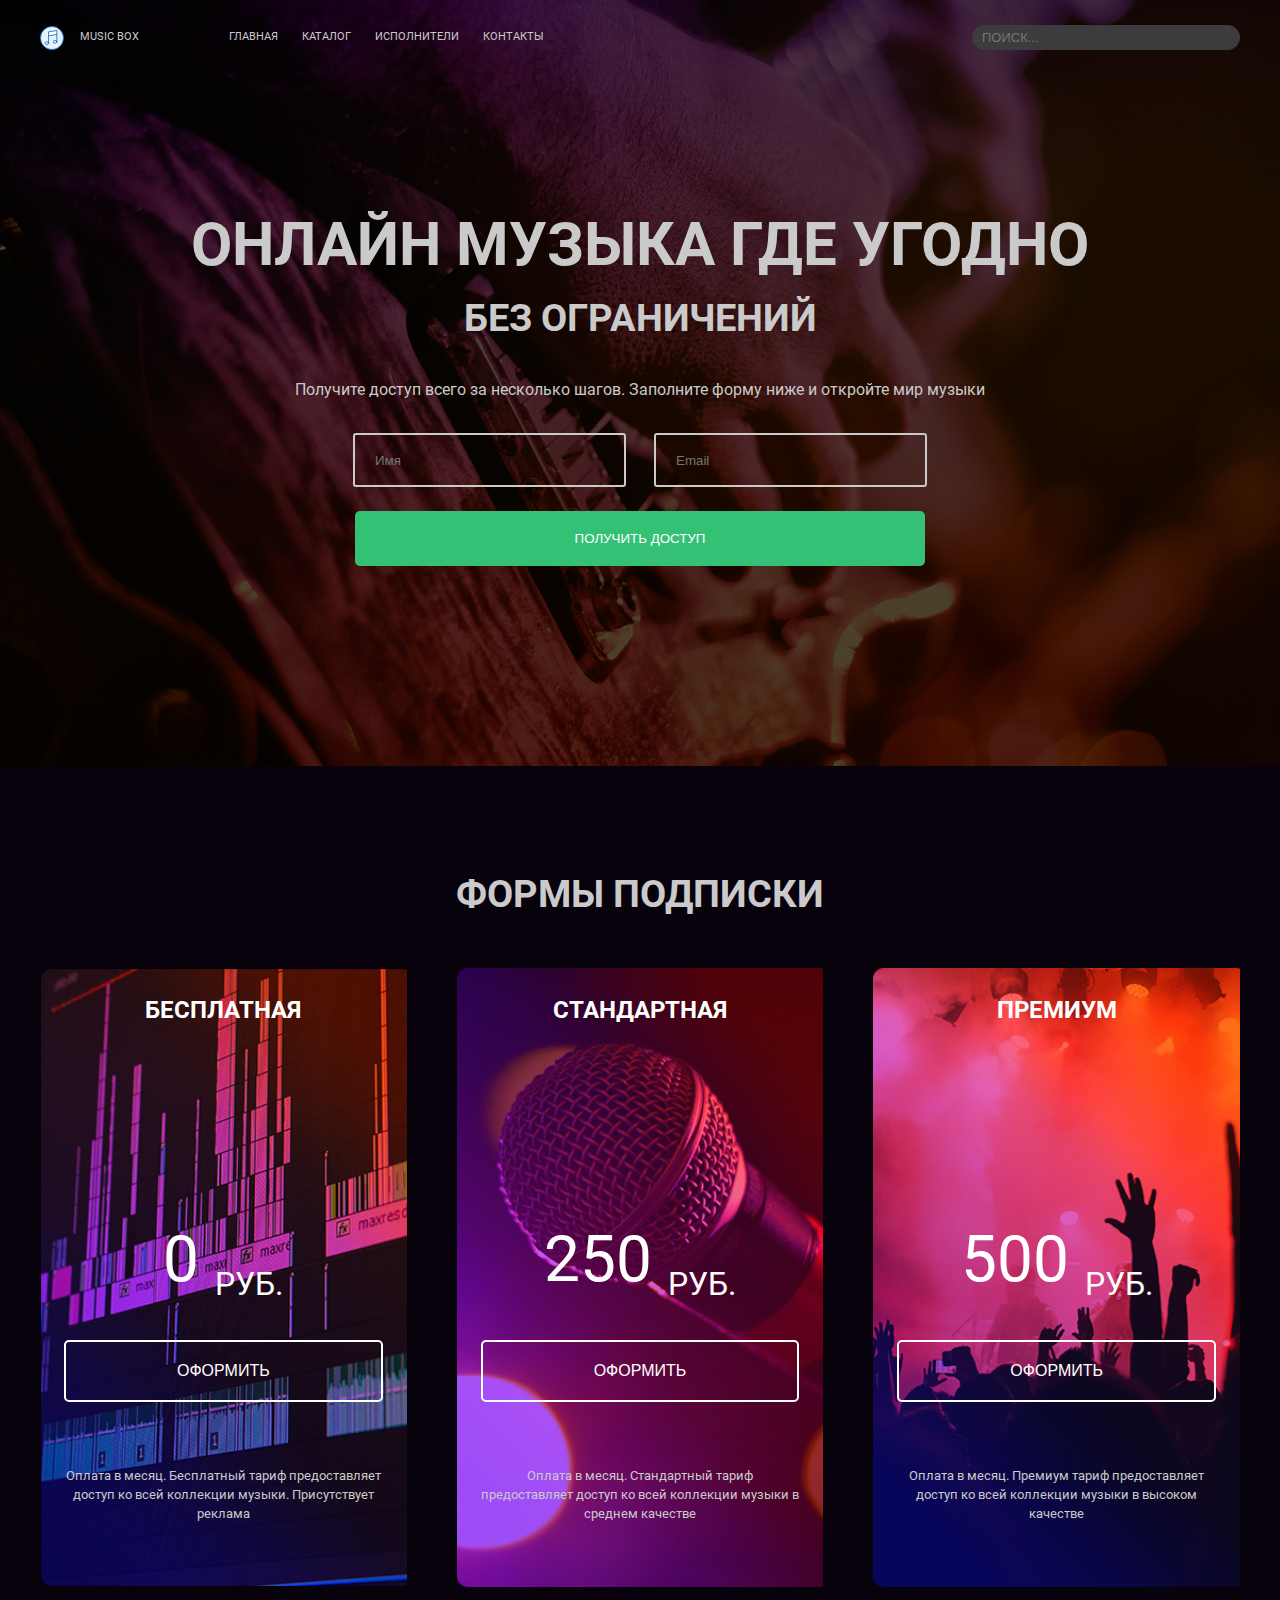
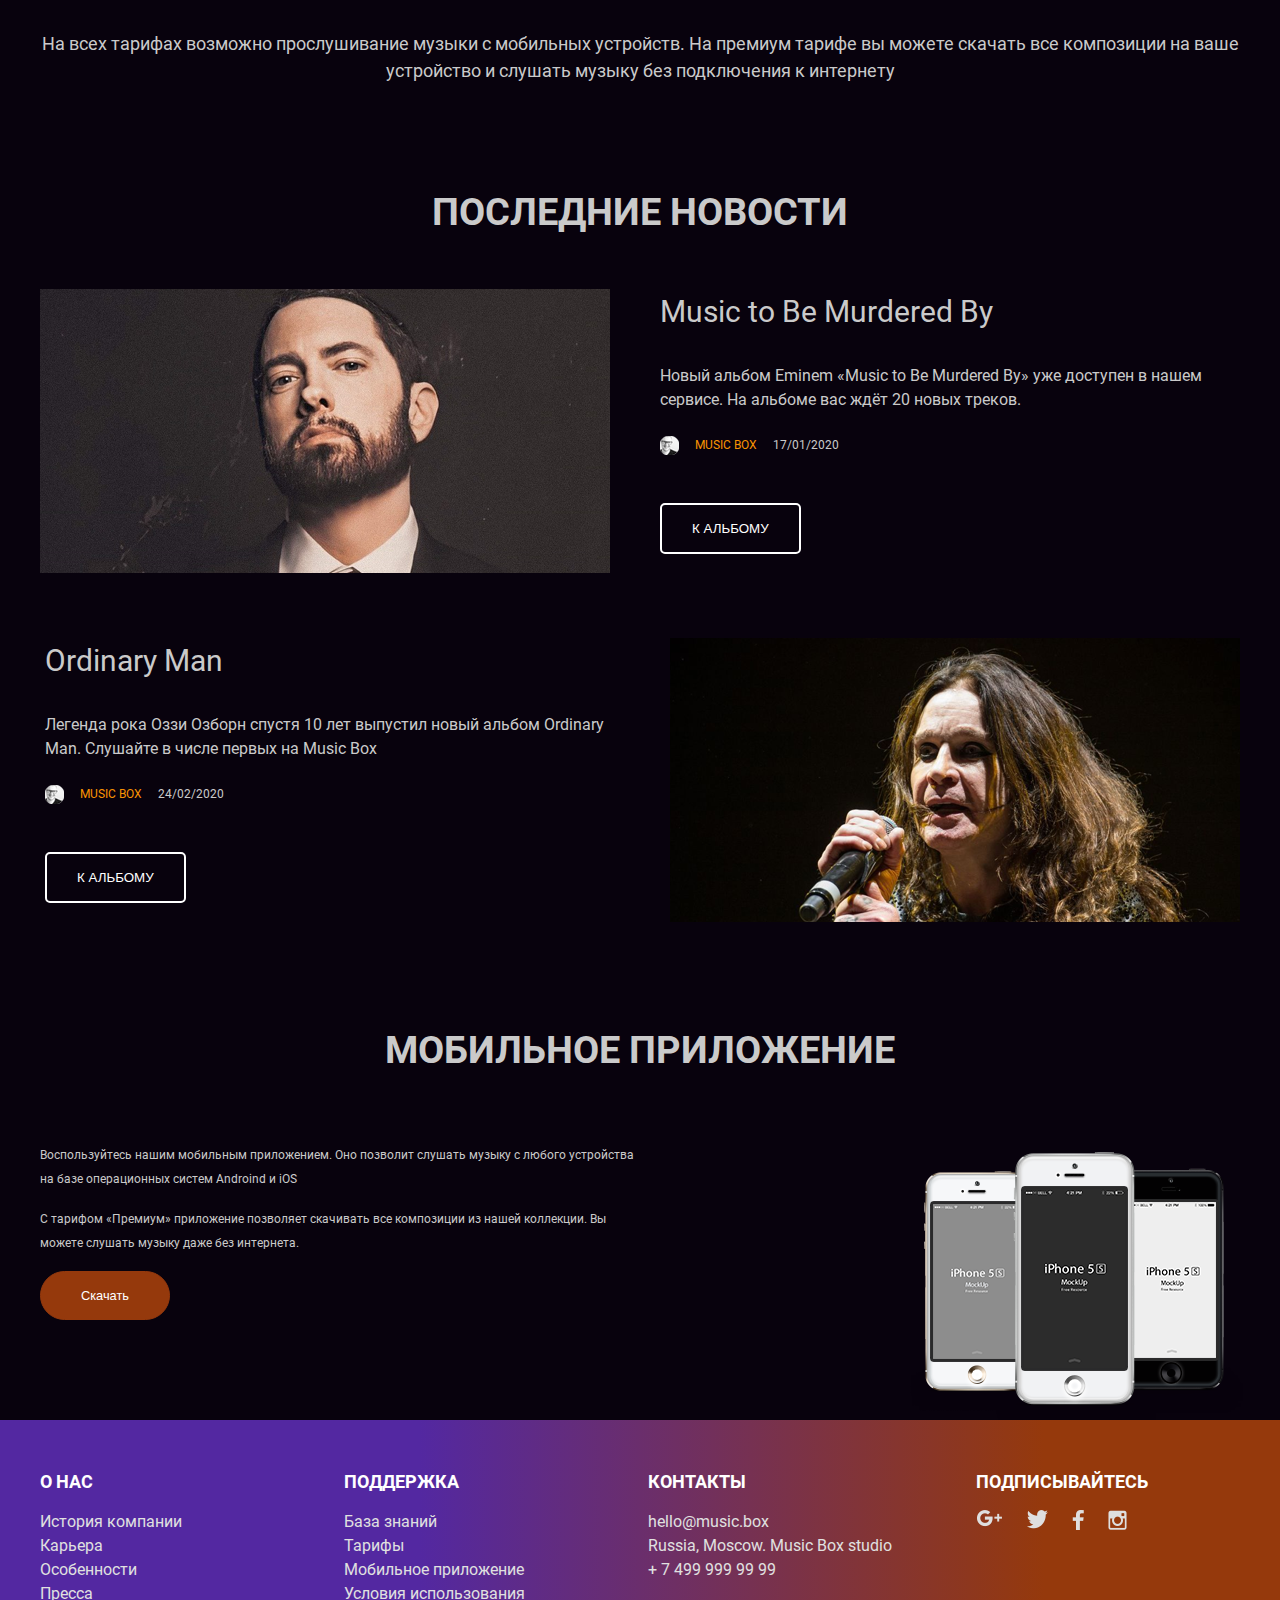
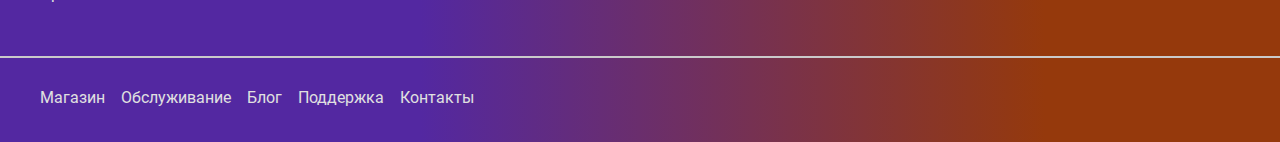
==== src/index.html @ ab2f920a "Add files via upload" ====
<!DOCTYPE html>
<html lang="ru">

<head>
    <meta charset="UTF-8">
    <meta http-equiv="X-UA-Compatible" content="IE=edge">
    <meta name="viewport" content="width=device-width, initial-scale=1.0">

    <title>Music Box Марго М</title>

    <link rel="stylesheet" href="css/styles.css">
    <link rel="stylesheet" href="scss/general.css">
    <link rel="stylesheet" href="scss/header.css">
    <link rel="stylesheet" href="scss/page-pricing.css">
    <link rel="stylesheet" href="scss/page-news.css">
    <link rel="stylesheet" href="scss/page-app.css">
    <link rel="stylesheet" href="scss/footer.css">
</head>

<body>
    <header class="header">
        <div class="logo">
            <img src="images\logo.svg" alt="logo" class="logo__img">
            <p class="logo__text">MUSIC BOX</p>
        </div>
        <ul class="nav__list">
            <li class="nav__li"><a href="#" class="nav__link">Главная</a></li>
            <li class="nav__li"><a href="#" class="nav__link">Каталог</a></li>
            <li class="nav__li"><a href="#" class="nav__link">Исполнители</a></li>
            <li class="nav__li"><a href="#" class="nav__link">Контакты</a></li>
        </ul>
        <input type="text" placeholder="ПОИСК..." class="nav__search">
    </header>
    <main>
        <section id="page-description" class="hero">
            <div class="content">
                <h1 class="hero__title">Онлайн музыка где угодно</h1>
                <h2 class="hero__subtitle">без ограничений</h2>
                <p class="hero__text">Получите доступ всего за несколько шагов. Заполните форму ниже и откройте мир
                    музыки</p>
                <form action="" class="hero__form">
                    <input type="text" placeholder="Имя" class="form__input form__first">
                    <input type="email" placeholder="Email" class="form__input">
                    <button type="submit" class="btn btn__green">Получить доступ</button>
                </form>
            </div>
        </section>
        <section id="page-pricing" class="page-pricing">
            <!-- <div class="content"> -->
                <h1>Формы подписки</h1>
                <div class="pricing">
                    <div class="bg__one">
                        <div class="pricing__item">
                            <h3 class="pricing__header">Бесплатная</h3>
                            <p class="pricing__value">0 <sub>руб.</sub></p>
                            <button class="btn btn__pricing"><a href="#" class="pricing__link">Оформить</a></button>
                            <p class="pricing__footer">Оплата в месяц. Бесплатный тариф предоставляет доступ ко всей
                                коллекции
                                музыки. Присутствует реклама</p>
                        </div>
                    </div>
                    <div class="bg__two">
                        <div class="pricing__item">
                            <h3 class="pricing__header">Стандартная</h3>
                            <p class="pricing__value">250 <sub>руб.</sub></p>
                            <button class="btn btn__pricing"><a href="#" class="pricing__link">Оформить</a></button>
                            <p class="pricing__footer">Оплата в месяц. Стандартный тариф предоставляет доступ ко всей
                                коллекции
                                музыки в среднем качестве</p>
                        </div>
                    </div>
                    <div class="bg__three">
                        <div class="pricing__item">
                            <h3 class="pricing__header">Премиум</h3>
                            <p class="pricing__value">500 <sub>руб.</sub></p>
                            <button class="btn btn__pricing"><a href="#" class="pricing__link">Оформить</a></button>
                            <p class="pricing__footer">Оплата в месяц. Премиум тариф предоставляет доступ ко всей
                                коллекции
                                музыки в высоком качестве</p>
                        </div>
                    </div>
                </div>
                <p class="pricing__smal-text">На всех тарифах возможно прослушивание музыки с мобильных устройств. На
                    премиум тарифе вы можете
                    скачать все композиции на ваше устройство и слушать музыку без подключения к интернету</p>
            <!-- </div> -->
        </section>
        <section id="page-news" class="page__news">
            <!-- <div class="content"> -->
                <h1 class="news__title">Последние новости</h1>
                <div class="news__item">
                    <div class="news__left-part">
                        <img src="images\Music to Be Murdered By.png" alt="Music to Be Murdered By" class="news__img">
                    </div>
                    <div class="news__right-part">
                        <div class="news__body">
                            <h3 class="news__album-name">Music to Be Murdered By</h3>
                            <p>Новый альбом Eminem «Music to Be Murdered By» уже доступен в нашем сервисе. На альбоме
                                вас
                                ждёт 20 новых треков.</p>
                        </div>

                        <div class="news__footer">
                            <div class="news__author">
                                <img src="images\avatar.png" alt="avatar" class="user__avatar">
                                <p class="user__name">Music box</p>
                                <p class="date">17/01/2020</p>
                            </div>
                            <button class="btn btn__news"><a href="#" class="album__link">К альбому</a></button>
                        </div>
                    </div>
                </div>
                <div class="news__item-2">
                    <div class="news__left-part">
                        <img src="images\Ordinary Man.png" alt="Ordinary Man" class="news__img">
                    </div>
                    <div class="news__right-part">
                        <div class="news__header">
                            <div class="news__body">
                                <h3 class="news__album-name">Ordinary Man</h3>
                                <p>Легенда рока Оззи Озборн спустя 10 лет выпустил новый альбом Ordinary Man.
                                    Слушайте в
                                    числе первых на Music Box</p>
                            </div>
                        </div>
                        <div class="news__footer">
                            <div class="news__author">
                                <img src="images\avatar.png" alt="avatar" class="user__avatar">
                                <p class="user__name">Music box</p>
                                <p class="date">24/02/2020</p>
                            </div>
                            <button class="btn btn__news"><a href="#" class="album__link">К альбому</a></button>
                        </div>
                    </div>
                </div>
            <!-- </div> -->
        </section>
        <section id="page-app" class="page__app">
            <!-- <div class="content"> -->
                <h1 class="app__title">Мобильное приложение</h1>
                <div class="app"></div>
                <div class="left-side">
                    <img src="images\iphone.png" alt="iphone" class="app__img">
                </div>
                <div class="right-side">
                    <p class="app__text">Воспользуйтесь нашим мобильным приложением. Оно позволит слушать музыку с
                        любого
                        устройства на базе операционных систем Androind и iOS
                    </p>
                    <p class="app__text">
                        С тарифом «Премиум» приложение позволяет скачивать все композиции из нашей коллекции. Вы
                        можете
                        слушать музыку даже без интернета.
                    </p>
                    <button class="btn btn__app"><a href="#" class="app__link">Скачать</a></button>
                </div>
            <!-- </div> -->
        </section>
        <footer class="bg-gradient">
            <div class="footer">
                <div class="footer__links">
                    <div class="first-column">
                        <h2 class="footer__column-title">О нас</h2>
                        <a href="#" class="footer__link">История компании</a>
                        <a href="#" class="footer__link">Карьера</a>
                        <a href="#" class="footer__link">Особенности</a>
                        <a href="#" class="footer__link">Пресса</a>
                    </div>
                    <div class="second-column">
                        <h2 class="footer__column-title">Поддержка</h2>
                        <a href="#" class="footer__link">База знаний</a>
                        <a href="#" class="footer__link">Тарифы</a>
                        <a href="#" class="footer__link">Мобильное приложение</a>
                        <a href="#" class="footer__link">Условия использования</a>
                    </div>
                    <div class="third-column">
                        <h2 class="footer__column-title">Контакты</h2>
                        <p class="footer__text">hello@music.box</p>
                        <p class="footer__text">Russia, Moscow. Music Box studio</p>
                        <p class="footer__text">+ 7 499 999 99 99</p>
                    </div>
                    <div class="fourth-column">
                        <h2 class="footer__column-title">Подписывайтесь</h2>
                        <div class="footer__imgs">
                            <a href="#" class="footer__link"><img src="images\Google+.png" alt="Google+"
                                    class="footer__img"></a>
                            <a href="#" class="footer__link"><img src="images\Twitter.png" alt="Twitter"
                                    class="footer__img"></a>
                            <a href="#" class="footer__link"><img src="images\Facebook.png" alt="Facebook"
                                    class="footer__img"></a>
                            <a href="#" class="footer__link"><img src="images\Instagram.png" alt="Instagram"
                                    class="footer__img"></a>
                        </div>
                    </div>
                </div>
                <div class="footer__low-menu">
                    <a href="#" class="footer__link">Магазин</a>
                    <a href="#" class="footer__link">Обслуживание</a>
                    <a href="#" class="footer__link">Блог</a>
                    <a href="#" class="footer__link">Поддержка</a>
                    <a href="#" class="footer__link">Контакты</a>
                </div>
            </div>
        </footer>
    </main>
</body>

</html>
---- src/scss/general.css ----
@font-face {
  font-weight: 400;
  font-family: Roboto;
  src: url("../fonts/Roboto-Regular.ttf");
}
@font-face {
  font-weight: 700;
  font-family: Roboto;
  src: url("../fonts/Roboto-Bold.ttf");
}
main {
  margin: 0;
}

body {
  margin: 0;
  font-family: Roboto, sans-serif;
  font-size: 18px;
  line-height: 1.5;
  color: #cacaca;
  background-color: #08020d;
}

h1 {
  margin: 0;
  font-size: 60px;
  line-height: 90px;
  font-weight: 700;
  text-transform: uppercase;
}

h2 {
  margin: 0;
  font-size: 38px;
  line-height: 57px;
  font-weight: 700;
  text-transform: uppercase;
}

p {
  margin: 0;
}

@media (max-width: 650px) {
  h1 {
    font-size: 18px;
  }
}/*# sourceMappingURL=general.css.map */
---- src/scss/header.css ----
/* header */
.header {
  position: absolute;
  top: 25px;
  left: 0;
  right: 0;
  margin: 0 auto;
  padding: 0;
  font-size: 11px;
  display: flex;
  flex-direction: row;
  align-items: center;
  max-width: 1200px;
  z-index: 1;
}

.nav {
  display: flex;
  flex-direction: row;
  align-items: center;
}
.nav__list {
  display: flex;
  flex-direction: row;
  margin: 0;
  padding-left: 78px;
}
.nav__li {
  display: block;
  list-style: none;
  margin: 0 12px;
  text-transform: uppercase;
}
.nav__link {
  text-decoration: none;
  color: #cacaca;
}
.nav__link:hover {
  color: #fff;
}
.nav__search {
  padding: 0 10px;
  margin: 0;
  margin-left: auto;
  width: 248px;
  height: 25px;
  border-radius: 50px;
  border: none;
  background-color: #3c3b3d;
  font-family: Arial, Helvetica, sans-serif;
  font-size: 13px;
  color: #757575;
}

.logo__img {
  width: 24px;
  height: 24px;
  margin-right: 16px;
}

.logo__text {
  margin: 0;
}

.logo {
  display: flex;
  flex-direction: row;
  align-items: center;
}

@media (max-width: 1220px) {
  .header {
    margin-right: 20px;
  }
}
@media (max-width: 675px) {
  .header {
    display: flex;
    flex-direction: column;
    align-items: flex-start;
    padding: 0 20px;
  }
  .nav__list {
    display: flex;
    flex-direction: column;
    padding: 0;
  }
  .nav__li {
    padding: 0;
    margin: 0;
  }
  .nav__link {
    padding: 0;
    margin: 0;
  }
  .nav__search {
    width: 100%;
    margin: 0;
    margin-top: 15px;
  }
  .logo {
    display: flex;
    flex-direction: row;
    align-items: center;
    margin-bottom: 17px;
  }
}
/*hero */
.hero {
  position: relative;
  display: flex;
  justify-content: center;
  margin: 0;
  background-image: url("../images/banner.png");
  background-position: center;
  background-size: cover;
}
.hero__subtitle {
  margin-bottom: 31px;
}
.hero__form {
  max-width: 580px;
  margin: 0 auto;
}
.hero__text {
  font-size: 16px;
  line-height: 24px;
  margin-bottom: 31px;
}

.content {
  width: 1200px;
  margin: 200px auto;
  text-align: center;
}

.form__input {
  width: 249px;
  height: 50px;
  padding: 0;
  padding-left: 20px;
  margin: 0;
  margin-bottom: 1.5rem;
  border: 2px solid #cacaca;
  border-radius: 3px;
  background: none;
  color: #fff;
}
.form__first {
  margin-right: 24px;
}

.btn {
  padding: 20px 30px;
  border-radius: 5px;
  font-family: Arial, Helvetica, sans-serif;
  text-transform: uppercase;
  color: #fff;
  cursor: pointer;
}
.btn__green {
  width: 570px;
  border: none;
  background-color: #34c176;
}
.btn__green:hover {
  background-color: #1e8950;
}

@media (max-width: 1220px) {
  .hero {
    padding: 0 20px;
  }
  .content {
    width: 100%;
    margin: 250px 0 200px 0;
    margin-right: 20px;
  }
}
@media (max-width: 650px) {
  .hero__title {
    font-size: 30px;
    line-height: 45px;
  }
  .hero__subtitle {
    font-size: 18px;
    margin-bottom: 16px;
  }
  .hero__text {
    font-size: 16px;
    margin-bottom: 16px;
  }
  .form__input {
    width: 100%;
  }
}/*# sourceMappingURL=header.css.map */
---- src/scss/page-pricing.css ----
.page-pricing {
  padding: 0 20px;
  padding-top: 100px;
  margin: 0 auto;
  max-width: 1200px;
  text-align: center;
}

.page-pricing h1 {
  font-size: 38px;
  line-height: 57px;
  margin-bottom: 45px;
}

.pricing {
  display: flex;
  gap: 50px;
  margin-bottom: 43px;
  margin-top: 45px;
}
.pricing__item {
  max-width: 20rem;
  padding: 0 1.5rem;
  border-radius: 1rem;
  text-align: center;
}
.pricing__header {
  margin: 0;
  margin-top: 24px;
  margin-bottom: 200px;
  font-size: 24px;
  line-height: 36px;
  text-transform: uppercase;
  color: #fff;
}
.pricing__value {
  font-size: 64px;
  line-height: 1em;
  color: #fff;
  text-transform: uppercase;
  margin-bottom: 40px;
}
.pricing__rub {
  font-size: 32px;
  line-height: 1em;
}
.pricing__link {
  text-decoration: none;
  color: #fff;
  font-size: 16px;
}
.pricing__footer {
  margin-bottom: 64px;
  font-size: 12.8px;
  line-height: 150%;
  text-align: center;
}
.pricing__small-text {
  font-size: 16px;
  line-height: 150%;
  text-align: center;
}

.pricing__value sub {
  font-size: 32px;
  line-height: 1em;
  text-transform: uppercase;
}

.bg__one {
  background-image: url("../images/subscribe_1.png");
  background-repeat: no-repeat;
  background-size: cover;
}
.bg__two {
  background-image: url("../images/subscribe_2.png");
  background-repeat: no-repeat;
  background-size: cover;
}
.bg__three {
  background-image: url("../images/subscribe_3.png");
  background-repeat: no-repeat;
  background-size: cover;
}

.btn__pricing {
  width: 100%;
  margin-bottom: 64px;
  background: none;
  border: 2px solid #fff;
}

@media (max-width: 1220px) {
  .pricing {
    flex-wrap: wrap;
    justify-content: center;
  }
  .page-pricing {
    padding: 0 20px;
    margin: 0;
    padding-top: 100px;
  }
}
@media (max-width: 650px) {
  .news__title {
    font-size: 18px;
  }
  .pricing {
    justify-content: center;
  }
  .pricing__item {
    margin: 0 auto;
  }
  .pricing__header {
    font-size: 16px;
  }
  .bg__one {
    width: 100%;
  }
  .bg__two {
    width: 100%;
  }
  .bg__three {
    width: 100%;
  }
}/*# sourceMappingURL=page-pricing.css.map */
---- src/scss/page-news.css ----
.page__news {
  padding: 0 20px;
  padding-top: 100px;
  margin: 0 auto;
  max-width: 1200px;
  text-align: center;
}

.news__title {
  font-size: 38px;
  line-height: 57px;
  margin-bottom: 48px;
}
.news__item {
  display: flex;
  flex-direction: row;
  flex-wrap: wrap;
  gap: 50px;
  text-align: left;
}
.news__item-2 {
  display: flex;
  flex-direction: row-reverse;
  flex-wrap: wrap;
  gap: 50px;
  text-align: left;
  margin-top: 65px;
}
.news__left-part {
  max-width: 575px;
}
.news__right-part {
  max-width: 575px;
}
.news__img {
  display: block;
  max-width: 575px;
  max-height: 286px;
}
.news__album-name {
  margin: 0;
  margin-bottom: 30px;
  font-size: 30px;
  line-height: 45px;
  font-weight: 400;
}
.news__body {
  font-size: 16px;
  line-height: 24px;
  color: #cacaca;
}
.news__footer {
  display: flex;
  flex-direction: column;
}
.news__author {
  margin: 0;
  margin-top: 24px;
  margin-bottom: 48px;
  display: inline-flex;
  font-size: 12px;
  gap: 16px;
}

.user__avatar {
  height: 19px;
  width: 19px;
  margin: 0;
}
.user__name {
  line-height: 19px;
  text-transform: uppercase;
  color: #f89202;
}

.btn__news {
  width: -webkit-fit-content;
  width: -moz-fit-content;
  width: fit-content;
  padding: 16px 30px;
  background: none;
  border: 2px solid #fff;
}

.album__link {
  text-decoration: none;
  color: #fff;
}

@media (max-width: 1220px) {
  .page__news {
    padding: 0 20px;
    margin: 0;
    padding-top: 100px;
  }
  .news__item {
    flex-wrap: wrap;
    flex-direction: row;
    justify-content: center;
  }
  .news__item-2 {
    flex-wrap: wrap;
    flex-direction: row;
    justify-content: center;
  }
}
@media (max-width: 650px) {
  .news__album-name {
    margin-bottom: 16px;
    font-size: 16px;
  }
  .news__img {
    width: 100%;
  }
}/*# sourceMappingURL=page-news.css.map */
---- src/scss/page-app.css ----
.page__app {
  padding: 0 20px;
  padding-top: 100px;
  margin: 0 auto;
  margin-bottom: 100px;
  max-width: 1200px;
  position: relative;
  text-align: center;
}

.right-side {
  max-width: 600px;
  text-align: left;
}

.app {
  display: flex;
  flex-direction: row;
  flex-wrap: wrap;
  gap: 0;
}
.app__title {
  display: inline-block;
  margin: 0 auto;
  margin-bottom: 64px;
  text-align: center;
  font-size: 38px;
  line-height: 57px;
}
.app__text {
  font-size: 12.3px;
  line-height: 24px;
  color: #cacaca;
  margin-bottom: 16px;
}
.app__link {
  text-decoration: none;
  text-transform: capitalize;
  font-size: 12.8px;
  color: #fff;
}
.app__img {
  position: absolute;
  left: 890px;
  top: 230px;
}

.btn__app {
  background: #95390c;
  border: 1px solid #95390c;
  border-radius: 32px;
  padding: 16px 40px;
}

@media (max-width: 1220px) {
  .page__app {
    overflow: hidden;
    padding: 0 20px;
    margin: 0;
    padding-top: 100px;
    margin-bottom: 100px;
  }
  .app {
    flex-direction: column;
  }
  .app__img {
    left: 690px;
  }
}
@media (max-width: 650px) {
  .app__title {
    margin-bottom: 16.5px;
  }
  .app__img {
    position: static;
  }
  .app__text {
    font-size: 16px;
  }
}/*# sourceMappingURL=page-app.css.map */
---- src/scss/footer.css ----
.footer {
  margin: 0 auto;
  padding: 0;
  max-width: 1200px;
}
.footer__links {
  padding: 3rem 0;
  display: flex;
  -moz-column-count: 4;
       column-count: 4;
  gap: 40px;
  -moz-column-width: 270px;
       column-width: 270px;
}
.footer__column-title {
  margin-bottom: 15px;
  font-size: 18px;
  line-height: 27px;
  font-weight: 700;
  text-transform: uppercase;
  color: #fff;
}
.footer__link {
  display: block;
  font-size: 16px;
  line-height: 24px;
  font-weight: 400;
  text-decoration: none;
  color: #e0e0e0;
}
.footer__text {
  font-size: 16px;
  line-height: 24px;
  font-weight: 400;
  color: #e0e0e0;
}
.footer__imgs {
  display: flex;
  flex-direction: row;
  gap: 24px;
}
.footer__low-menu {
  padding: 2rem 0;
  display: flex;
  flex-direction: row;
  gap: 16px;
}

.first-column {
  display: block;
  width: 270px;
}

.second-column {
  display: block;
  width: 270px;
}

.third-column {
  display: block;
  width: 270px;
}

.fourth-column {
  display: block;
  width: 270px;
  margin-left: 25px;
}

.bg-gradient {
  position: relative;
  background: linear-gradient(89.75deg, #5328a1 32.83%, #95390c 81.56%);
  background-size: cover;
}
.bg-gradient::before {
  position: absolute;
  top: 236px;
  left: 0;
  content: "";
  display: block;
  height: 2px;
  width: 100%;
  background: #cacaca;
}

@media (max-width: 1220px) {
  .footer {
    padding: 0 20px;
  }
}
@media (max-width: 650px) {
  .footer__links {
    flex-direction: column;
    gap: 30px;
  }
  .footer__low-menu {
    flex-direction: column;
  }
  .fourth-column {
    margin: 0;
  }
  .bg-gradient::before {
    top: 642px;
  }
}/*# sourceMappingURL=footer.css.map */
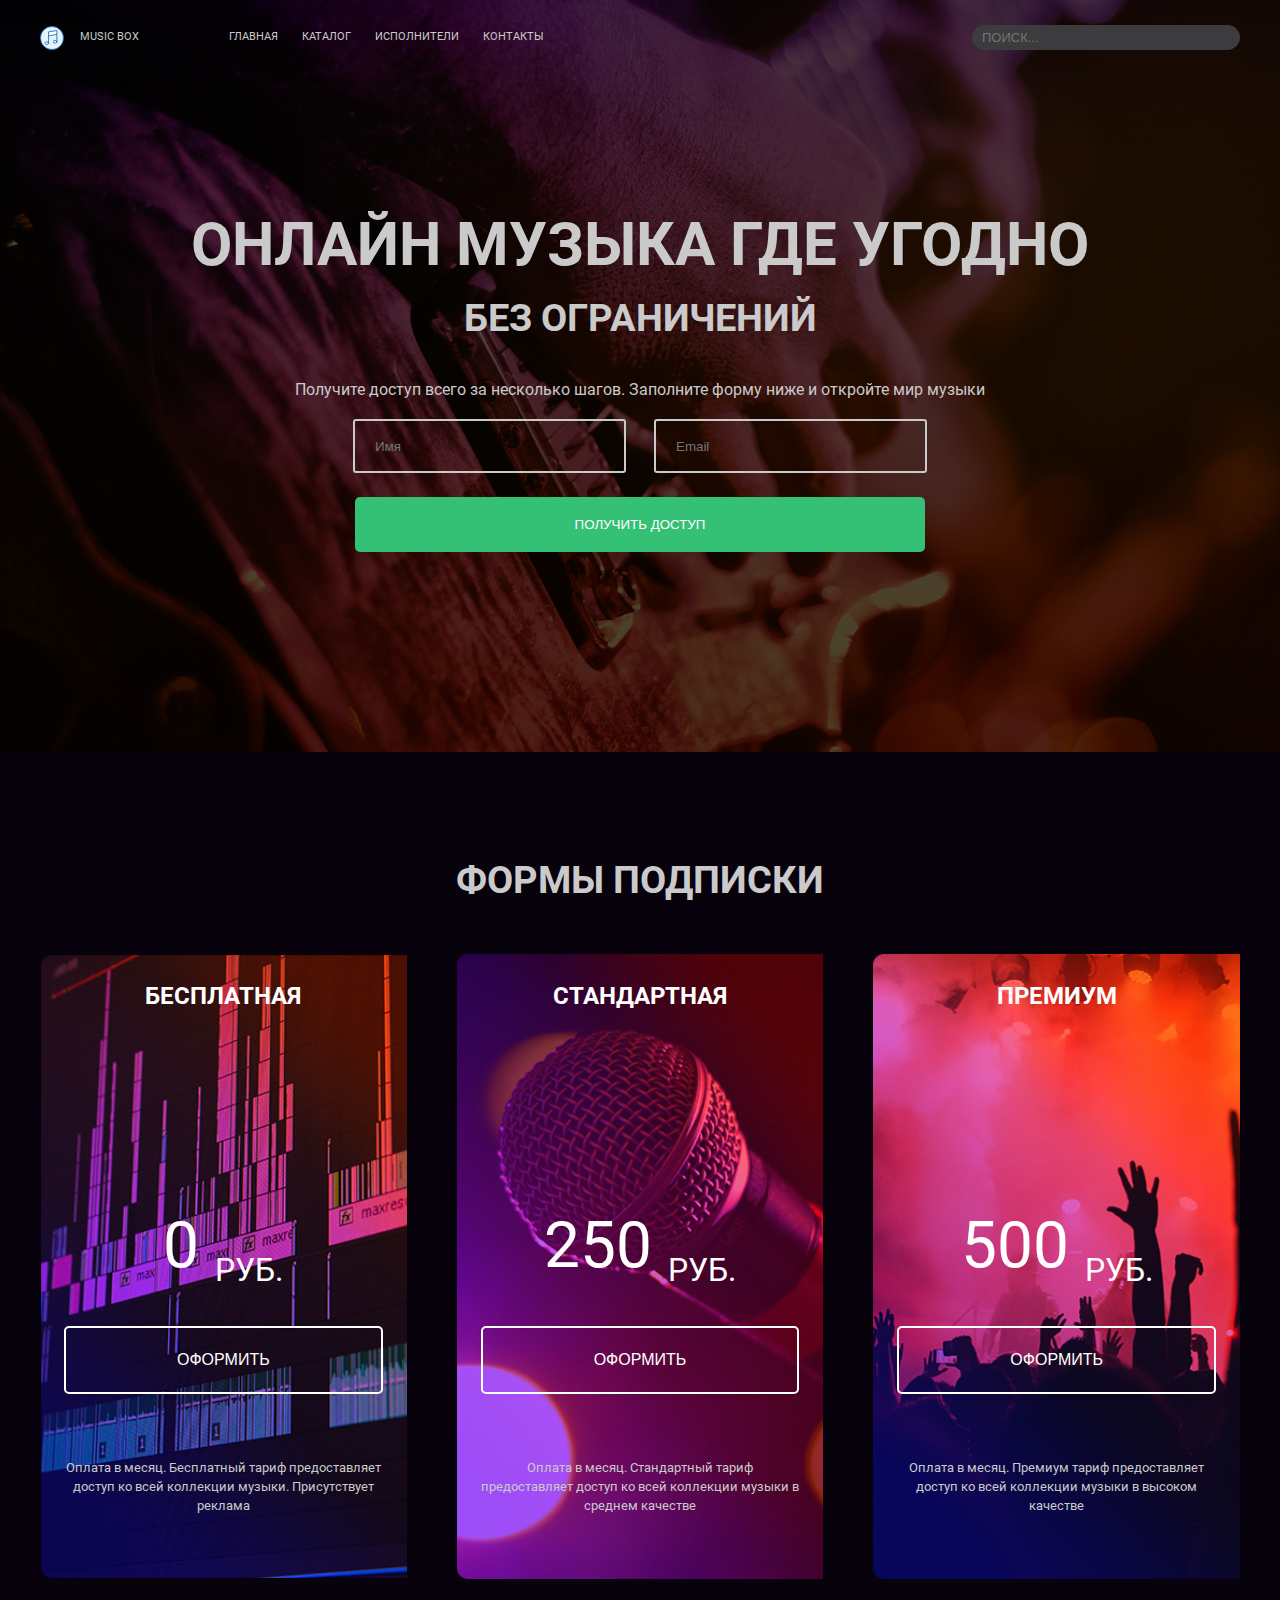
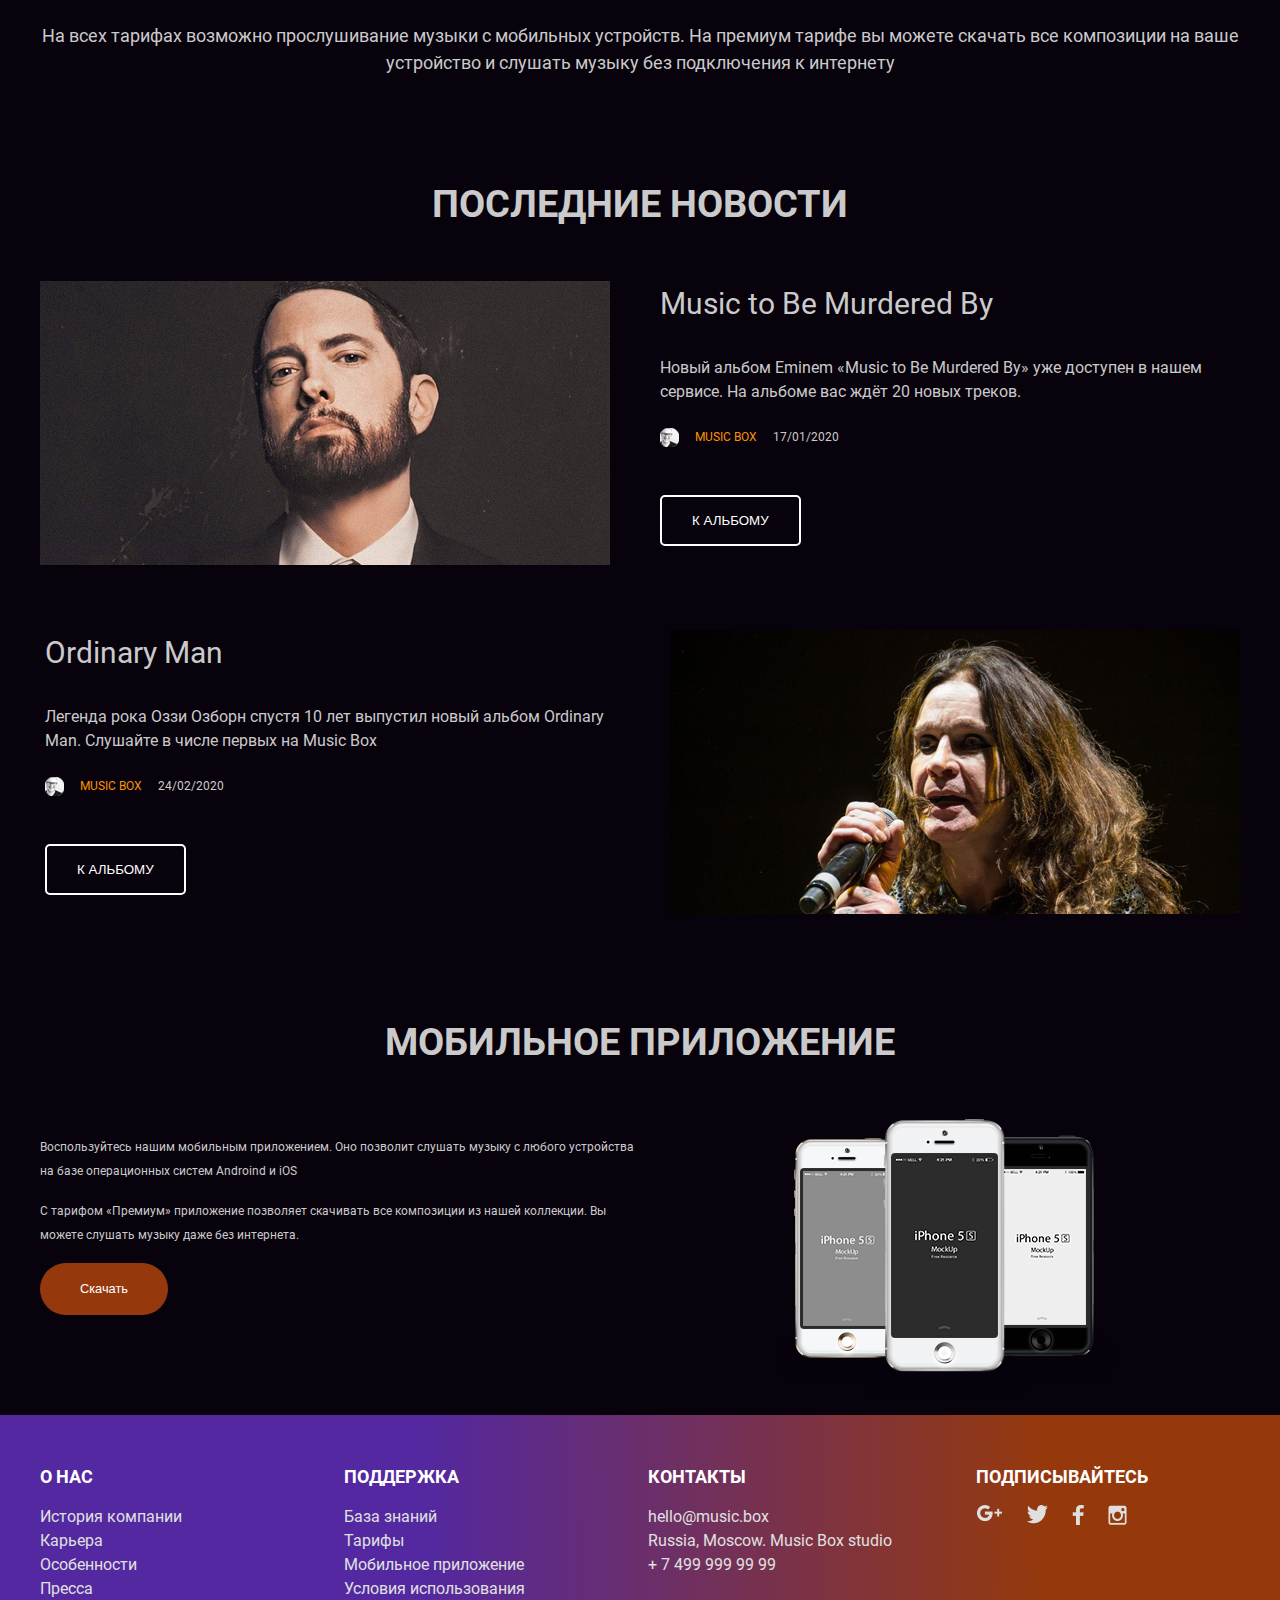
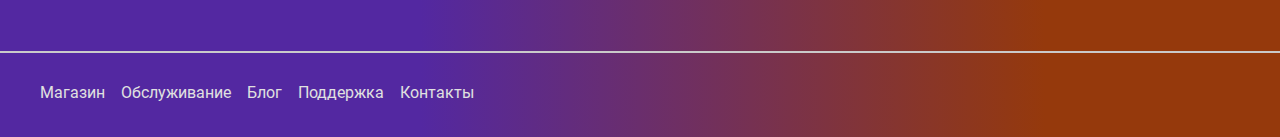
==== commit 2871a4ab: "xyi" ====
--- a/src/index.html
+++ b/src/index.html
@@ -47,13 +47,13 @@
         </section>
         <section id="page-pricing" class="page-pricing">
             <!-- <div class="content"> -->
-                <h1>Формы подписки</h1>
+                <h1 class="pricing__title">Формы подписки</h1>
                 <div class="pricing">
                     <div class="bg__one">
                         <div class="pricing__item">
                             <h3 class="pricing__header">Бесплатная</h3>
                             <p class="pricing__value">0 <sub>руб.</sub></p>
-                            <button class="btn btn__pricing"><a href="#" class="pricing__link">Оформить</a></button>
+                            <a href="#" class="pricing__link btn btn__pricing">Оформить</a>
                             <p class="pricing__footer">Оплата в месяц. Бесплатный тариф предоставляет доступ ко всей
                                 коллекции
                                 музыки. Присутствует реклама</p>
@@ -63,7 +63,7 @@
                         <div class="pricing__item">
                             <h3 class="pricing__header">Стандартная</h3>
                             <p class="pricing__value">250 <sub>руб.</sub></p>
-                            <button class="btn btn__pricing"><a href="#" class="pricing__link">Оформить</a></button>
+                            <a href="#" class="pricing__link btn btn__pricing">Оформить</a>
                             <p class="pricing__footer">Оплата в месяц. Стандартный тариф предоставляет доступ ко всей
                                 коллекции
                                 музыки в среднем качестве</p>
@@ -73,7 +73,7 @@
                         <div class="pricing__item">
                             <h3 class="pricing__header">Премиум</h3>
                             <p class="pricing__value">500 <sub>руб.</sub></p>
-                            <button class="btn btn__pricing"><a href="#" class="pricing__link">Оформить</a></button>
+                            <a href="#" class="pricing__link btn btn__pricing">Оформить</a>
                             <p class="pricing__footer">Оплата в месяц. Премиум тариф предоставляет доступ ко всей
                                 коллекции
                                 музыки в высоком качестве</p>
@@ -152,7 +152,7 @@
                         можете
                         слушать музыку даже без интернета.
                     </p>
-                    <button class="btn btn__app"><a href="#" class="app__link">Скачать</a></button>
+                    <a href="#" class="app__link btn btn__app">Скачать</a>
                 </div>
             <!-- </div> -->
         </section>
--- a/src/scss/header.css
+++ b/src/scss/header.css
@@ -125,7 +125,7 @@
 .hero__text {
   font-size: 16px;
   line-height: 24px;
-  margin-bottom: 31px;
+  margin-bottom: 17px;
 }
 
 .content {
@@ -191,6 +191,12 @@
     margin-bottom: 16px;
   }
   .form__input {
-    width: 100%;
+    width: 93.7%;
+  }
+  .form__first {
+    margin-right: 0;
+  }
+  .btn__green {
+    width: 374px;
   }
 }/*# sourceMappingURL=header.css.map */--- a/src/scss/page-pricing.css
+++ b/src/scss/page-pricing.css
@@ -84,7 +84,8 @@
 }
 
 .btn__pricing {
-  width: 100%;
+  display: block;
+  width: auto;
   margin-bottom: 64px;
   background: none;
   border: 2px solid #fff;
@@ -102,6 +103,10 @@
   }
 }
 @media (max-width: 650px) {
+  .page-pricing h1 {
+    font-size: 18px;
+    line-height: 27px;
+  }
   .news__title {
     font-size: 18px;
   }
@@ -114,6 +119,10 @@
   .pricing__header {
     font-size: 16px;
   }
+  .pricing__title {
+    font-size: 18px;
+    line-height: 27px;
+  }
   .bg__one {
     width: 100%;
   }
--- a/src/scss/page-news.css
+++ b/src/scss/page-news.css
@@ -112,4 +112,8 @@
   .news__img {
     width: 100%;
   }
+  .news__title {
+    font-size: 18px;
+    line-height: 27px;
+  }
 }/*# sourceMappingURL=page-news.css.map */--- a/src/scss/page-app.css
+++ b/src/scss/page-app.css
@@ -20,7 +20,6 @@
   gap: 0;
 }
 .app__title {
-  display: inline-block;
   margin: 0 auto;
   margin-bottom: 64px;
   text-align: center;
@@ -41,20 +40,22 @@
 }
 .app__img {
   position: absolute;
-  left: 890px;
-  top: 230px;
+  left: 760px;
+  top: 205px;
 }
 
 .btn__app {
   background: #95390c;
-  border: 1px solid #95390c;
   border-radius: 32px;
   padding: 16px 40px;
+  display: block;
+  width: -webkit-fit-content;
+  width: -moz-fit-content;
+  width: fit-content;
 }
 
 @media (max-width: 1220px) {
   .page__app {
-    overflow: hidden;
     padding: 0 20px;
     margin: 0;
     padding-top: 100px;
@@ -69,7 +70,9 @@
 }
 @media (max-width: 650px) {
   .app__title {
-    margin-bottom: 16.5px;
+    margin-bottom: 48px;
+    font-size: 18px;
+    line-height: 27px;
   }
   .app__img {
     position: static;
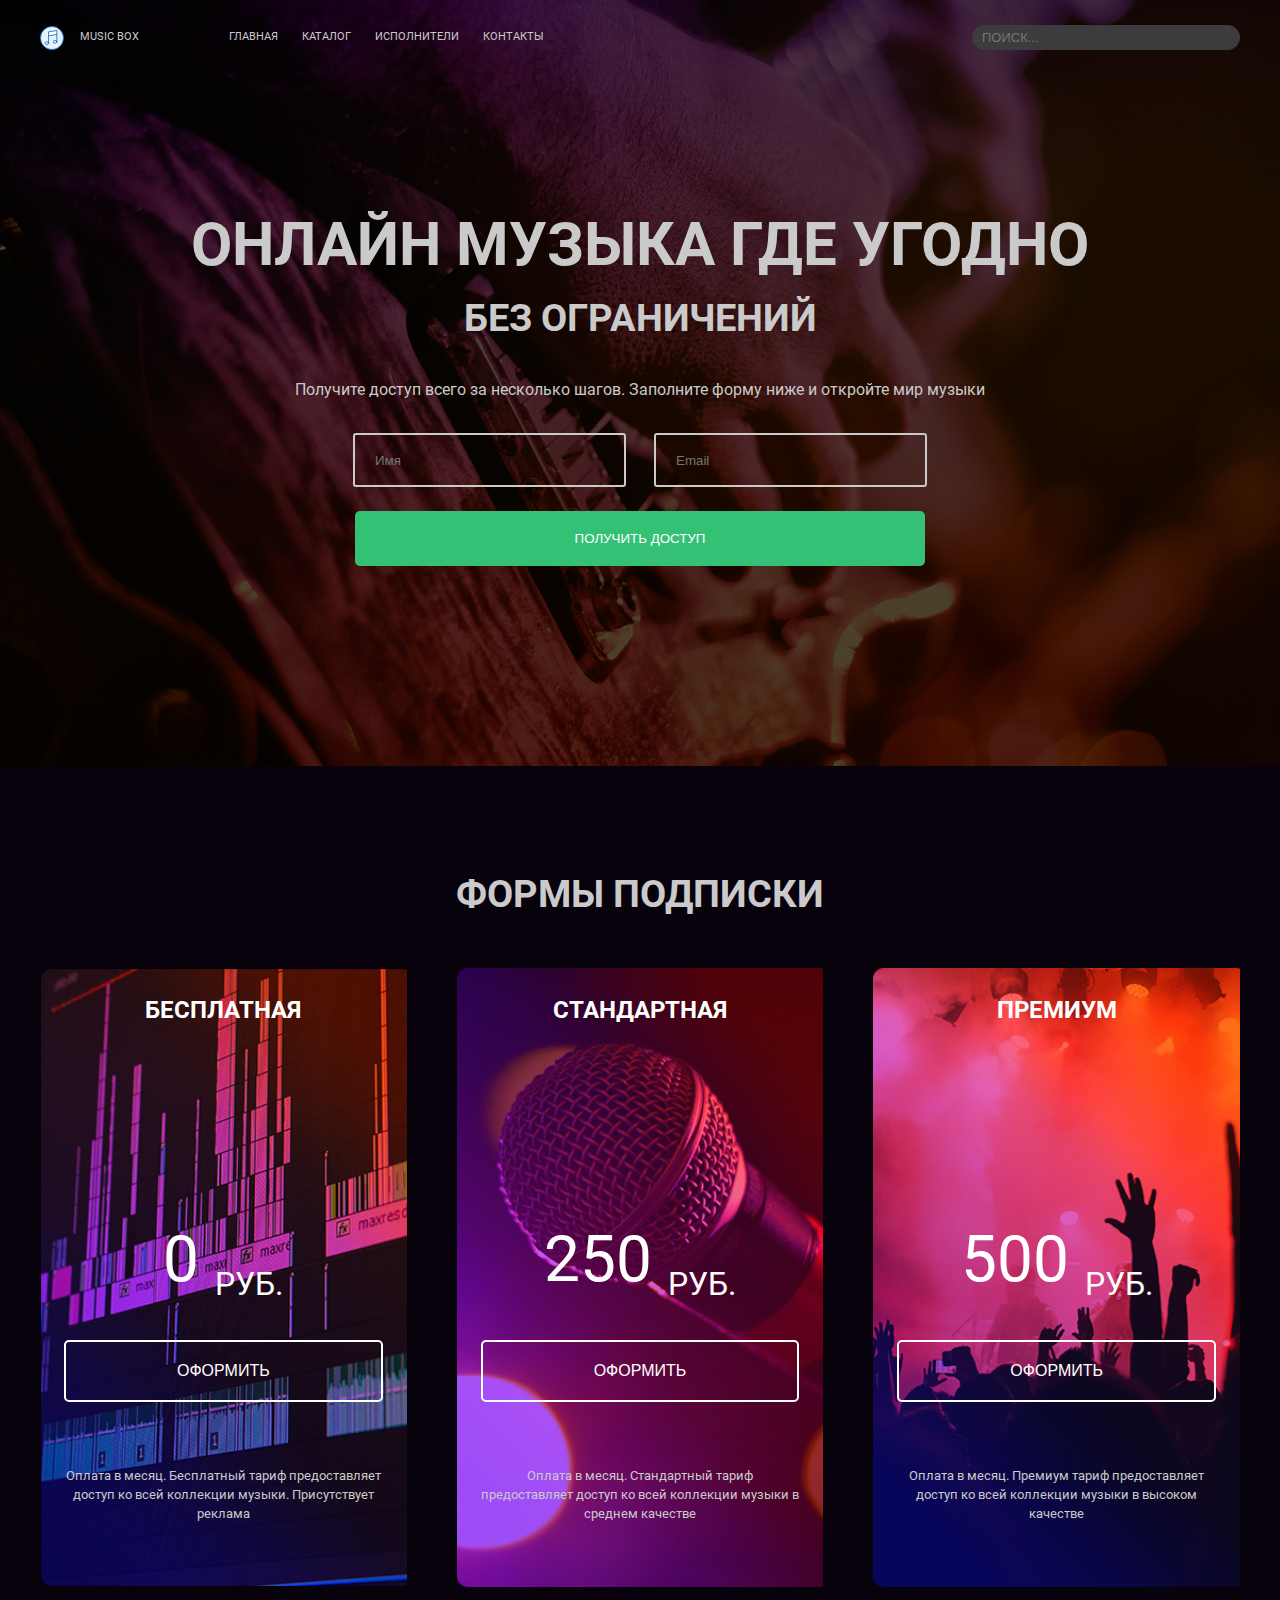
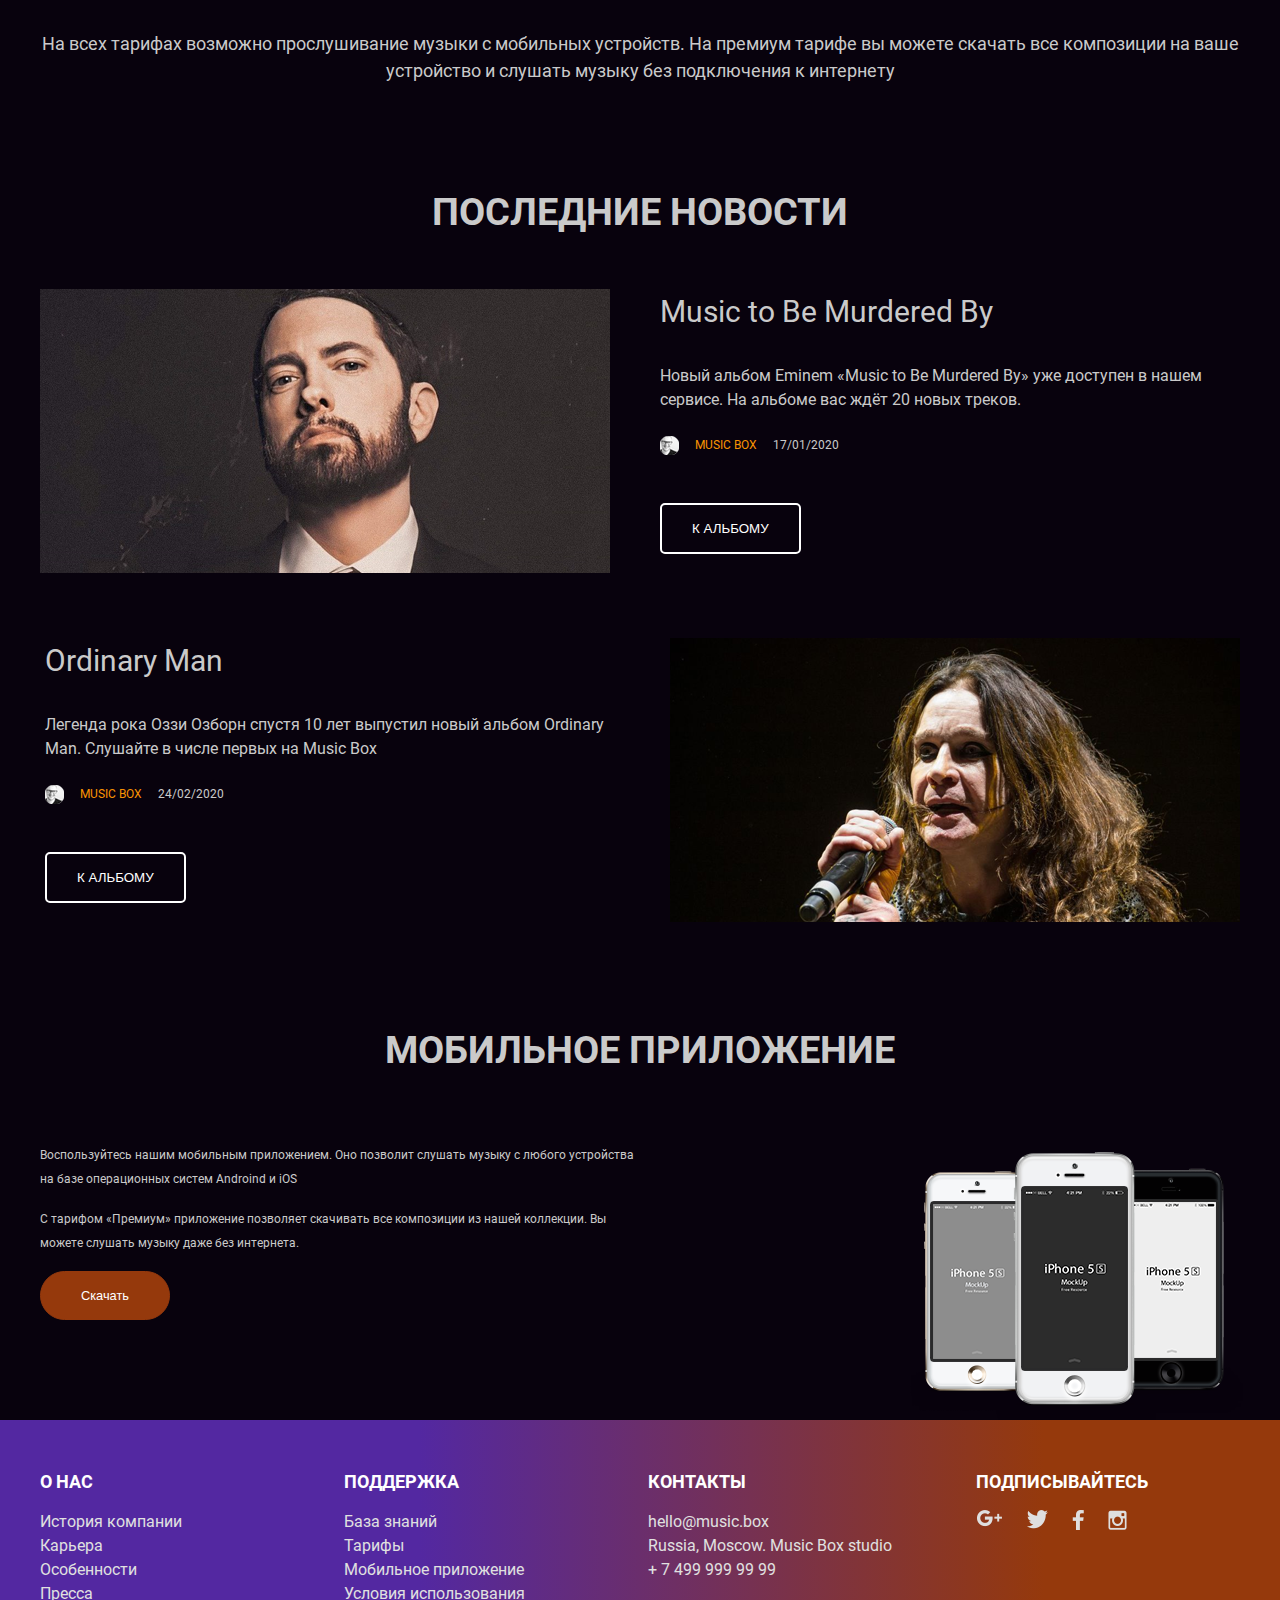
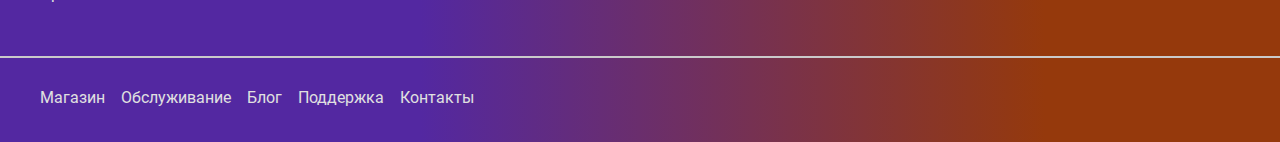
==== commit 503d3496: "хуйня" ====
--- a/src/index.html
+++ b/src/index.html
@@ -47,13 +47,13 @@
         </section>
         <section id="page-pricing" class="page-pricing">
             <!-- <div class="content"> -->
-                <h1 class="pricing__title">Формы подписки</h1>
+                <h1>Формы подписки</h1>
                 <div class="pricing">
                     <div class="bg__one">
                         <div class="pricing__item">
                             <h3 class="pricing__header">Бесплатная</h3>
                             <p class="pricing__value">0 <sub>руб.</sub></p>
-                            <a href="#" class="pricing__link btn btn__pricing">Оформить</a>
+                            <button class="btn btn__pricing"><a href="#" class="pricing__link">Оформить</a></button>
                             <p class="pricing__footer">Оплата в месяц. Бесплатный тариф предоставляет доступ ко всей
                                 коллекции
                                 музыки. Присутствует реклама</p>
@@ -63,7 +63,7 @@
                         <div class="pricing__item">
                             <h3 class="pricing__header">Стандартная</h3>
                             <p class="pricing__value">250 <sub>руб.</sub></p>
-                            <a href="#" class="pricing__link btn btn__pricing">Оформить</a>
+                            <button class="btn btn__pricing"><a href="#" class="pricing__link">Оформить</a></button>
                             <p class="pricing__footer">Оплата в месяц. Стандартный тариф предоставляет доступ ко всей
                                 коллекции
                                 музыки в среднем качестве</p>
@@ -73,7 +73,7 @@
                         <div class="pricing__item">
                             <h3 class="pricing__header">Премиум</h3>
                             <p class="pricing__value">500 <sub>руб.</sub></p>
-                            <a href="#" class="pricing__link btn btn__pricing">Оформить</a>
+                            <button class="btn btn__pricing"><a href="#" class="pricing__link">Оформить</a></button>
                             <p class="pricing__footer">Оплата в месяц. Премиум тариф предоставляет доступ ко всей
                                 коллекции
                                 музыки в высоком качестве</p>
@@ -152,7 +152,7 @@
                         можете
                         слушать музыку даже без интернета.
                     </p>
-                    <a href="#" class="app__link btn btn__app">Скачать</a>
+                    <button class="btn btn__app"><a href="#" class="app__link">Скачать</a></button>
                 </div>
             <!-- </div> -->
         </section>
--- a/src/scss/header.css
+++ b/src/scss/header.css
@@ -125,7 +125,7 @@
 .hero__text {
   font-size: 16px;
   line-height: 24px;
-  margin-bottom: 17px;
+  margin-bottom: 31px;
 }
 
 .content {
@@ -191,12 +191,6 @@
     margin-bottom: 16px;
   }
   .form__input {
-    width: 93.7%;
-  }
-  .form__first {
-    margin-right: 0;
-  }
-  .btn__green {
-    width: 374px;
+    width: 100%;
   }
 }/*# sourceMappingURL=header.css.map */--- a/src/scss/page-pricing.css
+++ b/src/scss/page-pricing.css
@@ -84,8 +84,7 @@
 }
 
 .btn__pricing {
-  display: block;
-  width: auto;
+  width: 100%;
   margin-bottom: 64px;
   background: none;
   border: 2px solid #fff;
@@ -103,10 +102,6 @@
   }
 }
 @media (max-width: 650px) {
-  .page-pricing h1 {
-    font-size: 18px;
-    line-height: 27px;
-  }
   .news__title {
     font-size: 18px;
   }
@@ -119,10 +114,6 @@
   .pricing__header {
     font-size: 16px;
   }
-  .pricing__title {
-    font-size: 18px;
-    line-height: 27px;
-  }
   .bg__one {
     width: 100%;
   }
--- a/src/scss/page-news.css
+++ b/src/scss/page-news.css
@@ -112,8 +112,4 @@
   .news__img {
     width: 100%;
   }
-  .news__title {
-    font-size: 18px;
-    line-height: 27px;
-  }
 }/*# sourceMappingURL=page-news.css.map */--- a/src/scss/page-app.css
+++ b/src/scss/page-app.css
@@ -20,6 +20,7 @@
   gap: 0;
 }
 .app__title {
+  display: inline-block;
   margin: 0 auto;
   margin-bottom: 64px;
   text-align: center;
@@ -40,22 +41,20 @@
 }
 .app__img {
   position: absolute;
-  left: 760px;
-  top: 205px;
+  left: 890px;
+  top: 230px;
 }
 
 .btn__app {
   background: #95390c;
+  border: 1px solid #95390c;
   border-radius: 32px;
   padding: 16px 40px;
-  display: block;
-  width: -webkit-fit-content;
-  width: -moz-fit-content;
-  width: fit-content;
 }
 
 @media (max-width: 1220px) {
   .page__app {
+    overflow: hidden;
     padding: 0 20px;
     margin: 0;
     padding-top: 100px;
@@ -70,9 +69,7 @@
 }
 @media (max-width: 650px) {
   .app__title {
-    margin-bottom: 48px;
-    font-size: 18px;
-    line-height: 27px;
+    margin-bottom: 16.5px;
   }
   .app__img {
     position: static;
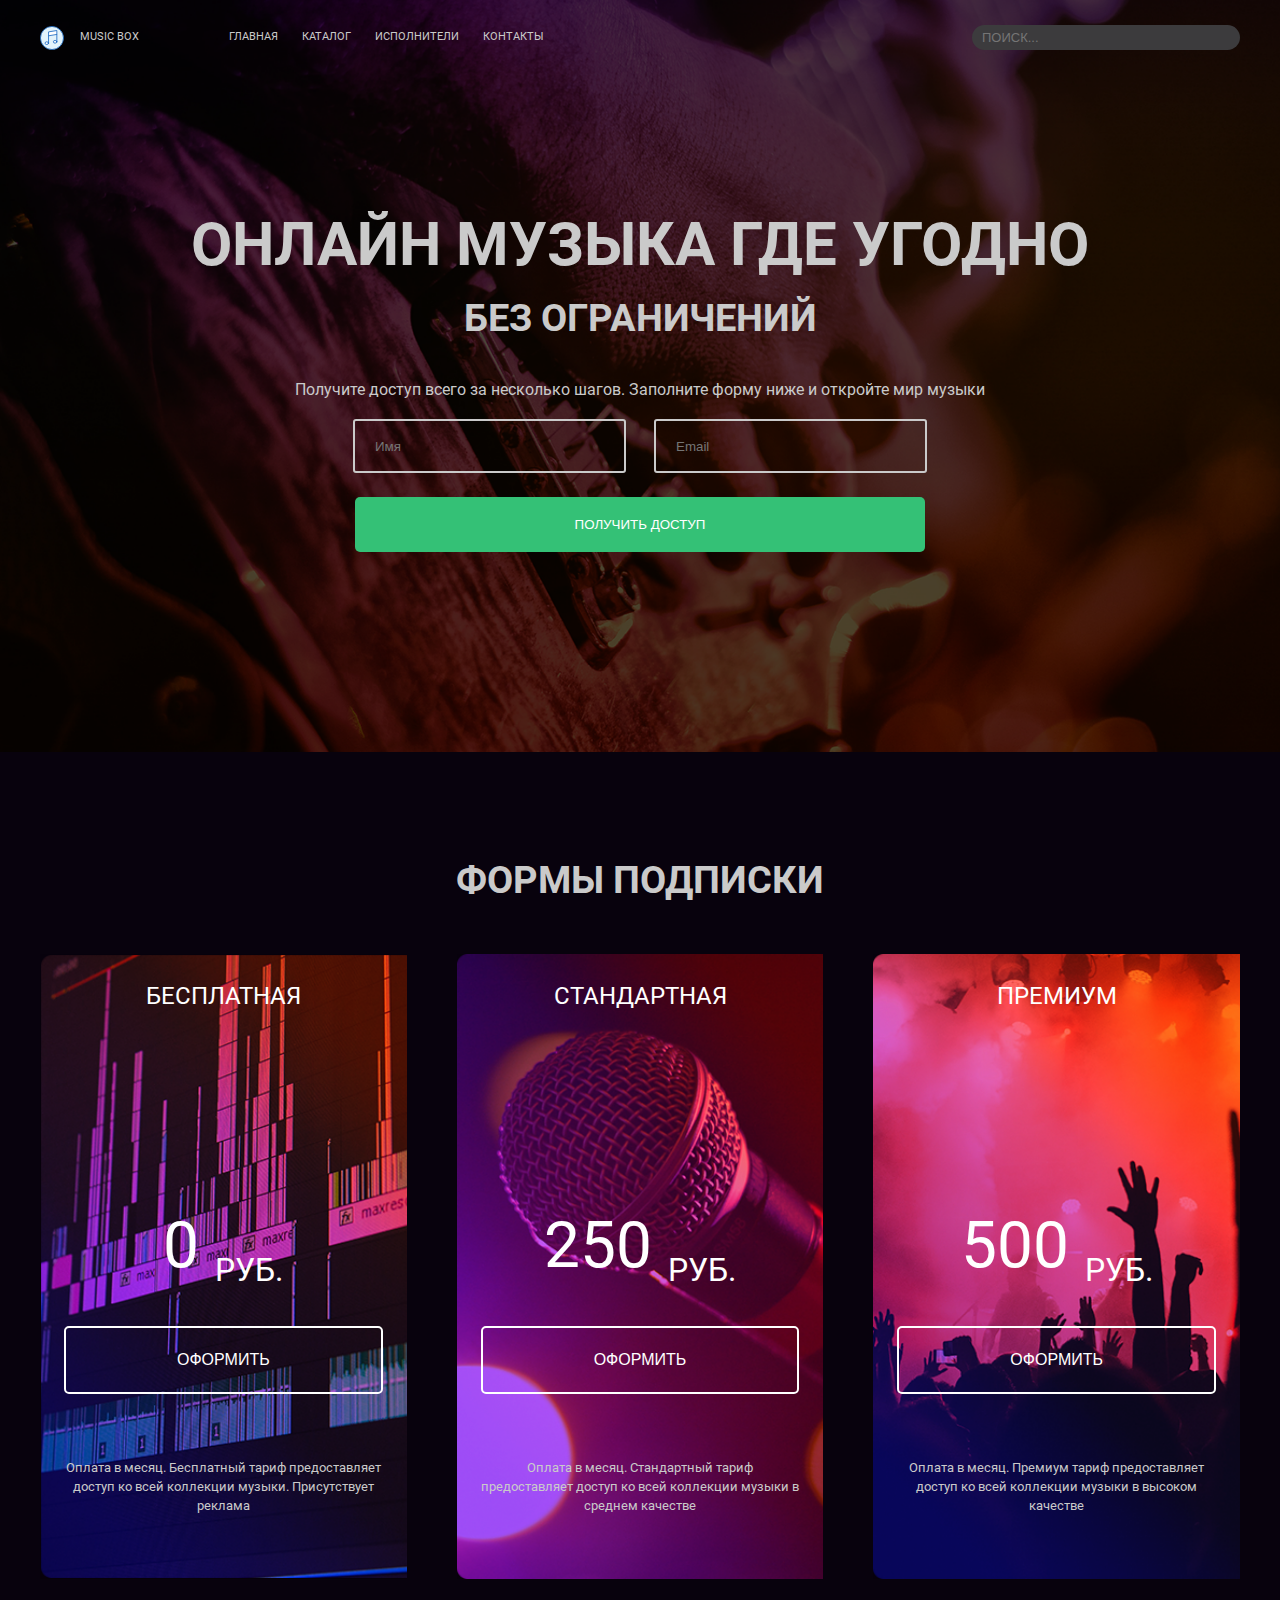
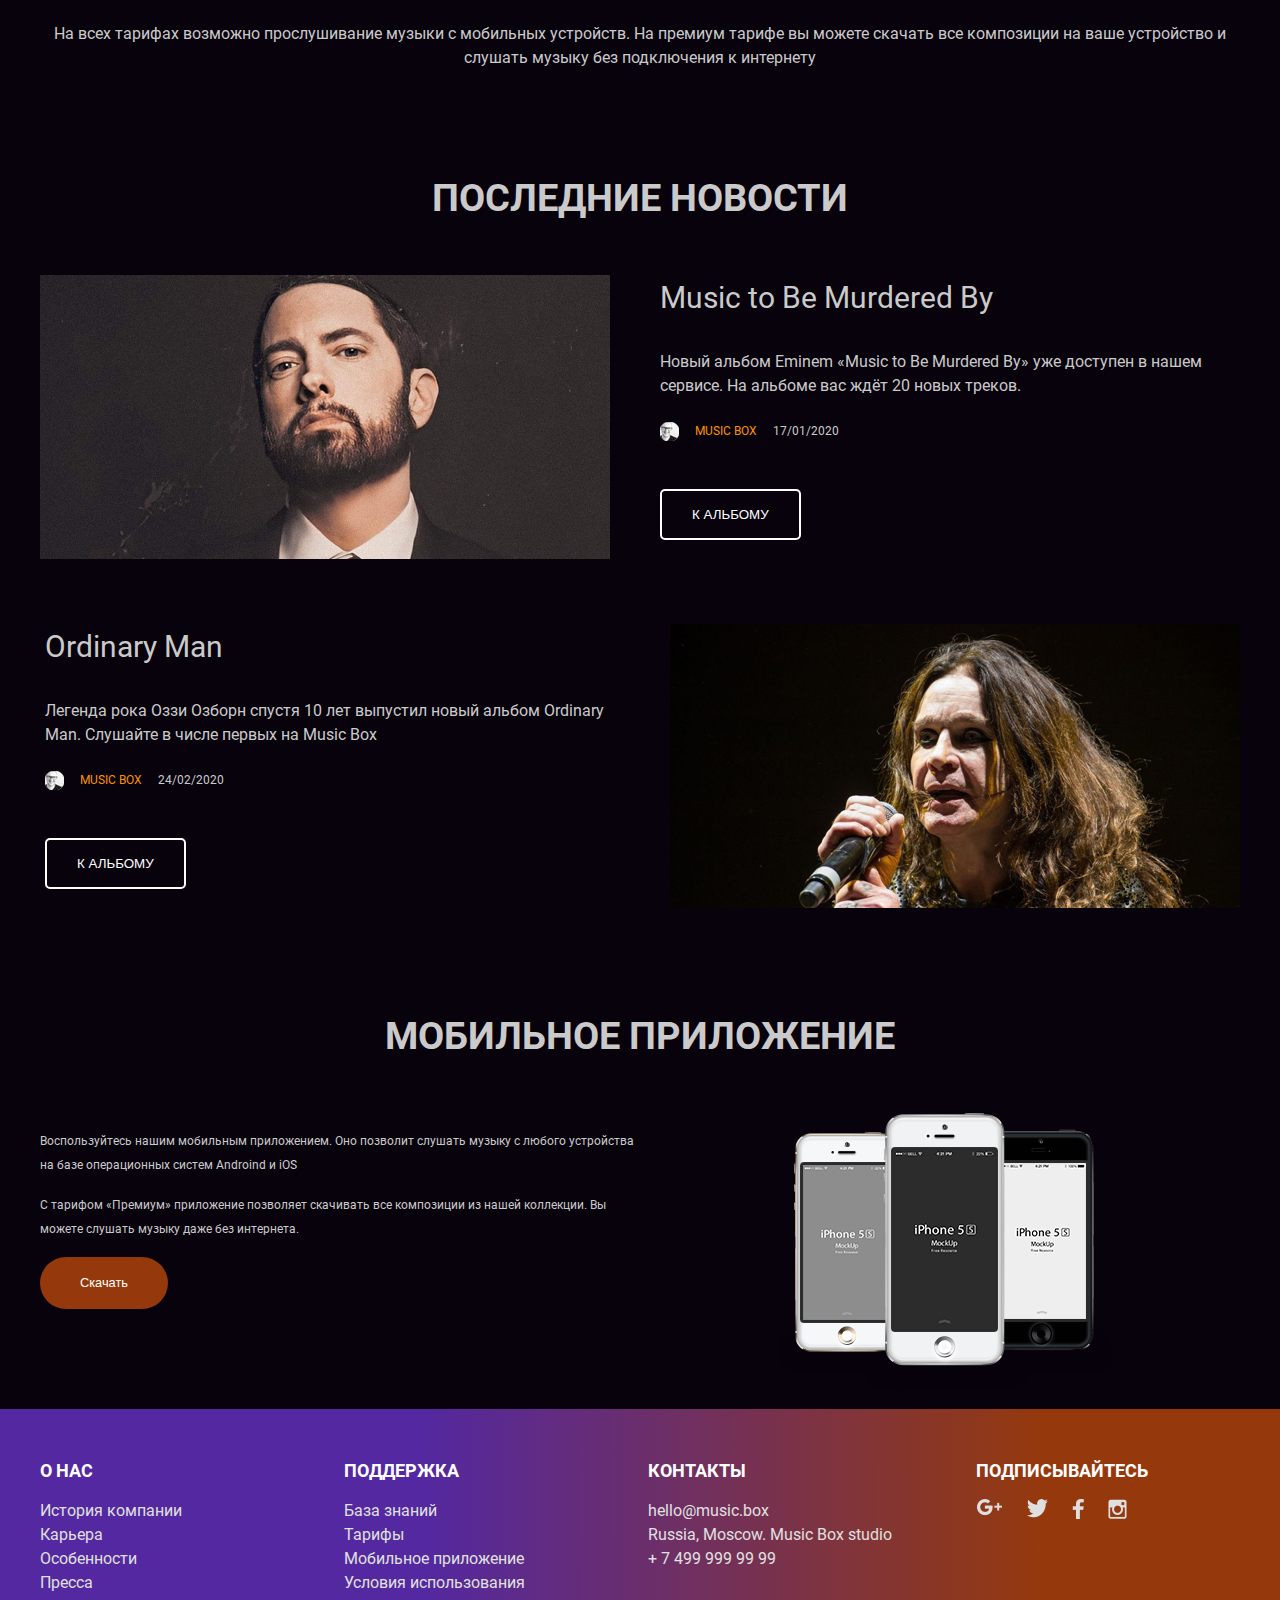
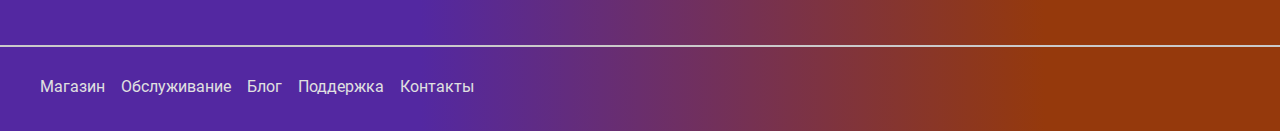
==== commit 733f0021: "xyi 2" ====
--- a/src/index.html
+++ b/src/index.html
@@ -47,13 +47,13 @@
         </section>
         <section id="page-pricing" class="page-pricing">
             <!-- <div class="content"> -->
-                <h1>Формы подписки</h1>
+                <h1 class="pricing__title">Формы подписки</h1>
                 <div class="pricing">
                     <div class="bg__one">
                         <div class="pricing__item">
                             <h3 class="pricing__header">Бесплатная</h3>
                             <p class="pricing__value">0 <sub>руб.</sub></p>
-                            <button class="btn btn__pricing"><a href="#" class="pricing__link">Оформить</a></button>
+                            <a href="#" class="pricing__link btn btn__pricing">Оформить</a>
                             <p class="pricing__footer">Оплата в месяц. Бесплатный тариф предоставляет доступ ко всей
                                 коллекции
                                 музыки. Присутствует реклама</p>
@@ -63,7 +63,7 @@
                         <div class="pricing__item">
                             <h3 class="pricing__header">Стандартная</h3>
                             <p class="pricing__value">250 <sub>руб.</sub></p>
-                            <button class="btn btn__pricing"><a href="#" class="pricing__link">Оформить</a></button>
+                            <a href="#" class="pricing__link btn btn__pricing">Оформить</a>
                             <p class="pricing__footer">Оплата в месяц. Стандартный тариф предоставляет доступ ко всей
                                 коллекции
                                 музыки в среднем качестве</p>
@@ -73,14 +73,14 @@
                         <div class="pricing__item">
                             <h3 class="pricing__header">Премиум</h3>
                             <p class="pricing__value">500 <sub>руб.</sub></p>
-                            <button class="btn btn__pricing"><a href="#" class="pricing__link">Оформить</a></button>
+                            <a href="#" class="pricing__link btn btn__pricing">Оформить</a>
                             <p class="pricing__footer">Оплата в месяц. Премиум тариф предоставляет доступ ко всей
                                 коллекции
                                 музыки в высоком качестве</p>
                         </div>
                     </div>
                 </div>
-                <p class="pricing__smal-text">На всех тарифах возможно прослушивание музыки с мобильных устройств. На
+                <p class="pricing__smal-text pricing-text">На всех тарифах возможно прослушивание музыки с мобильных устройств. На
                     премиум тарифе вы можете
                     скачать все композиции на ваше устройство и слушать музыку без подключения к интернету</p>
             <!-- </div> -->
@@ -152,7 +152,7 @@
                         можете
                         слушать музыку даже без интернета.
                     </p>
-                    <button class="btn btn__app"><a href="#" class="app__link">Скачать</a></button>
+                    <a href="#" class="app__link btn btn__app">Скачать</a>
                 </div>
             <!-- </div> -->
         </section>
--- a/src/scss/header.css
+++ b/src/scss/header.css
@@ -125,7 +125,7 @@
 .hero__text {
   font-size: 16px;
   line-height: 24px;
-  margin-bottom: 31px;
+  margin-bottom: 17px;
 }
 
 .content {
@@ -184,6 +184,7 @@
   }
   .hero__subtitle {
     font-size: 18px;
+    line-height: 27px;
     margin-bottom: 16px;
   }
   .hero__text {
@@ -191,6 +192,12 @@
     margin-bottom: 16px;
   }
   .form__input {
-    width: 100%;
+    width: 93.7%;
+  }
+  .form__first {
+    margin-right: 0;
+  }
+  .btn__green {
+    width: 374px;
   }
 }/*# sourceMappingURL=header.css.map */--- a/src/scss/page-pricing.css
+++ b/src/scss/page-pricing.css
@@ -10,6 +10,11 @@
   font-size: 38px;
   line-height: 57px;
   margin-bottom: 45px;
+}
+
+.pricing-text {
+  font-size: 16px;
+  line-height: 150%;
 }
 
 .pricing {
@@ -30,6 +35,7 @@
   margin-bottom: 200px;
   font-size: 24px;
   line-height: 36px;
+  font-weight: 400;
   text-transform: uppercase;
   color: #fff;
 }
@@ -61,6 +67,11 @@
   text-align: center;
 }
 
+.page-pricing .pricing__small-text {
+  font-size: 16px;
+  line-height: 150%;
+}
+
 .pricing__value sub {
   font-size: 32px;
   line-height: 1em;
@@ -84,7 +95,8 @@
 }
 
 .btn__pricing {
-  width: 100%;
+  display: block;
+  width: auto;
   margin-bottom: 64px;
   background: none;
   border: 2px solid #fff;
@@ -102,6 +114,10 @@
   }
 }
 @media (max-width: 650px) {
+  .page-pricing h1 {
+    font-size: 18px;
+    line-height: 27px;
+  }
   .news__title {
     font-size: 18px;
   }
@@ -114,6 +130,10 @@
   .pricing__header {
     font-size: 16px;
   }
+  .pricing__title {
+    font-size: 18px;
+    line-height: 27px;
+  }
   .bg__one {
     width: 100%;
   }
--- a/src/scss/page-news.css
+++ b/src/scss/page-news.css
@@ -108,8 +108,13 @@
   .news__album-name {
     margin-bottom: 16px;
     font-size: 16px;
+    line-height: 24px;
   }
   .news__img {
     width: 100%;
   }
+  .news__title {
+    font-size: 18px;
+    line-height: 27px;
+  }
 }/*# sourceMappingURL=page-news.css.map */--- a/src/scss/page-app.css
+++ b/src/scss/page-app.css
@@ -20,7 +20,6 @@
   gap: 0;
 }
 .app__title {
-  display: inline-block;
   margin: 0 auto;
   margin-bottom: 64px;
   text-align: center;
@@ -41,20 +40,22 @@
 }
 .app__img {
   position: absolute;
-  left: 890px;
-  top: 230px;
+  left: 760px;
+  top: 205px;
 }
 
 .btn__app {
   background: #95390c;
-  border: 1px solid #95390c;
   border-radius: 32px;
   padding: 16px 40px;
+  display: block;
+  width: -webkit-fit-content;
+  width: -moz-fit-content;
+  width: fit-content;
 }
 
 @media (max-width: 1220px) {
   .page__app {
-    overflow: hidden;
     padding: 0 20px;
     margin: 0;
     padding-top: 100px;
@@ -69,10 +70,13 @@
 }
 @media (max-width: 650px) {
   .app__title {
-    margin-bottom: 16.5px;
+    margin-bottom: 48px;
+    font-size: 18px;
+    line-height: 27px;
   }
   .app__img {
     position: static;
+    margin-bottom: 16px;
   }
   .app__text {
     font-size: 16px;
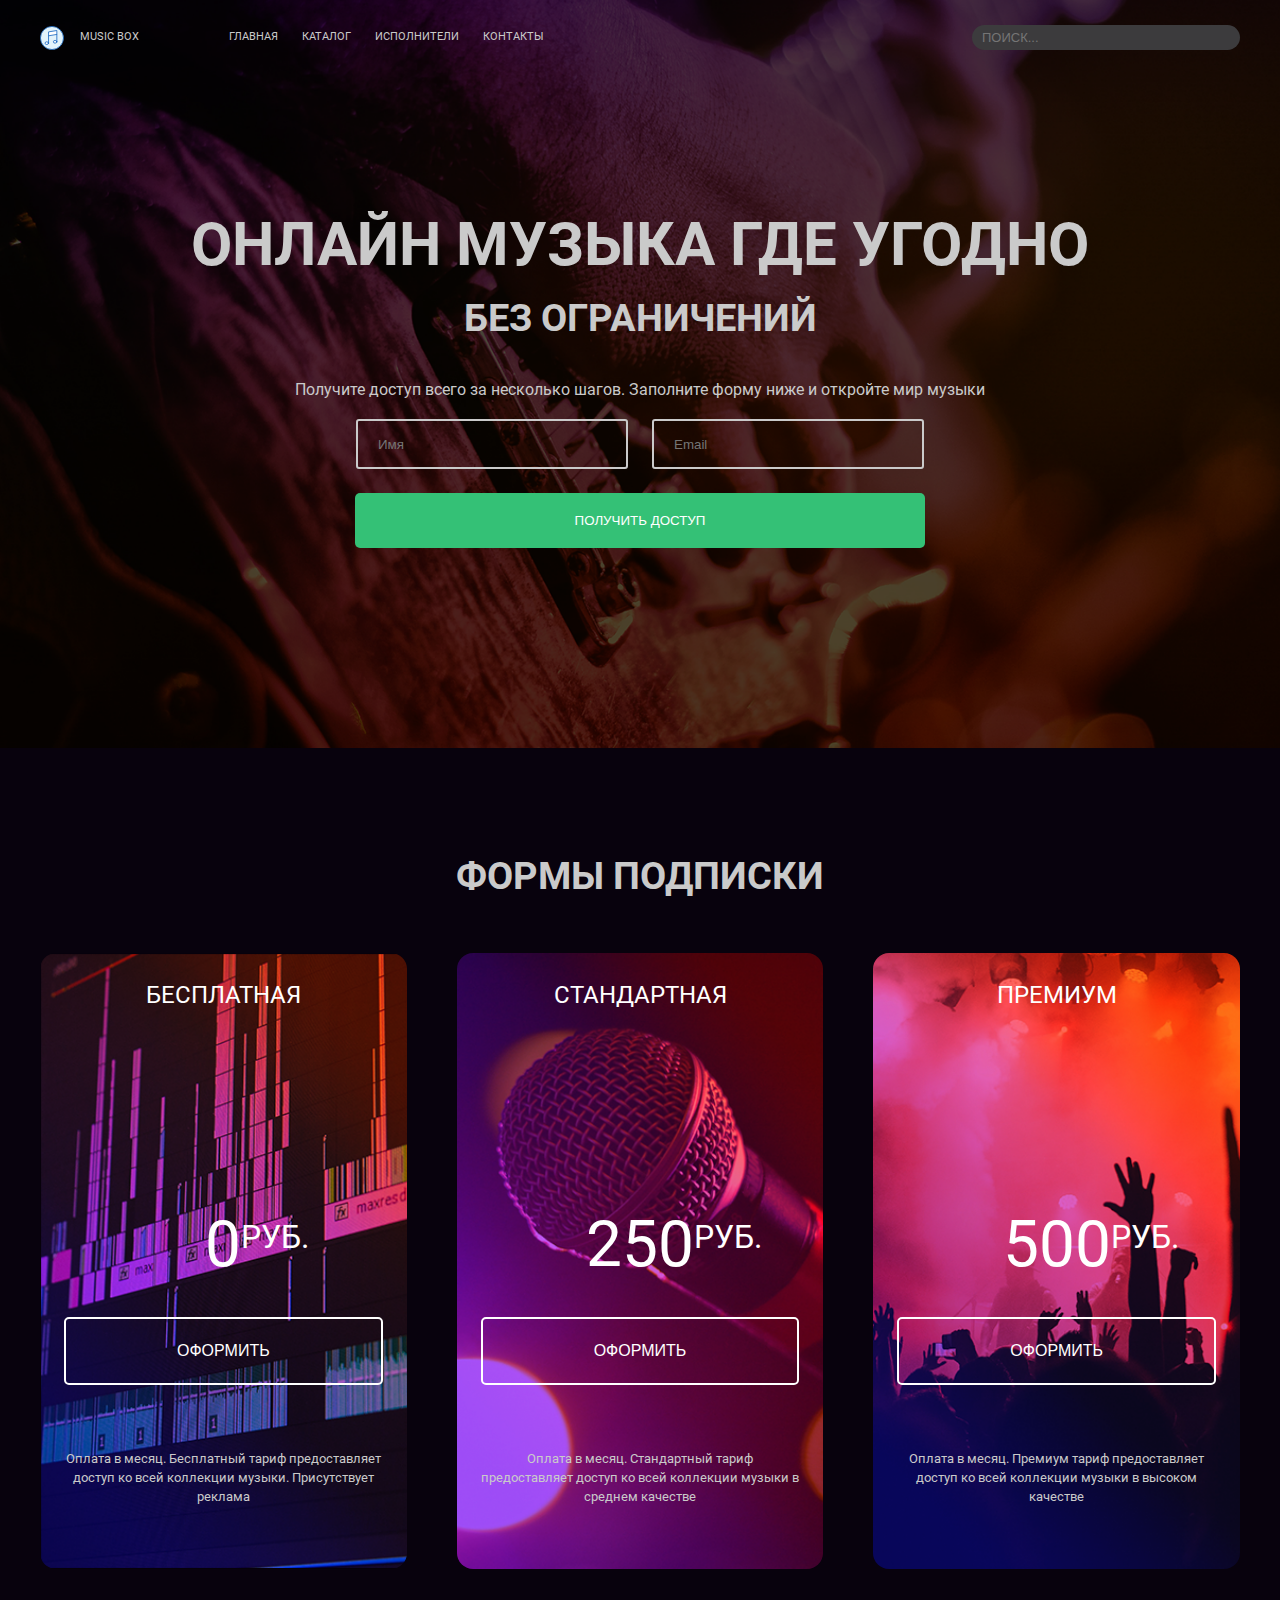
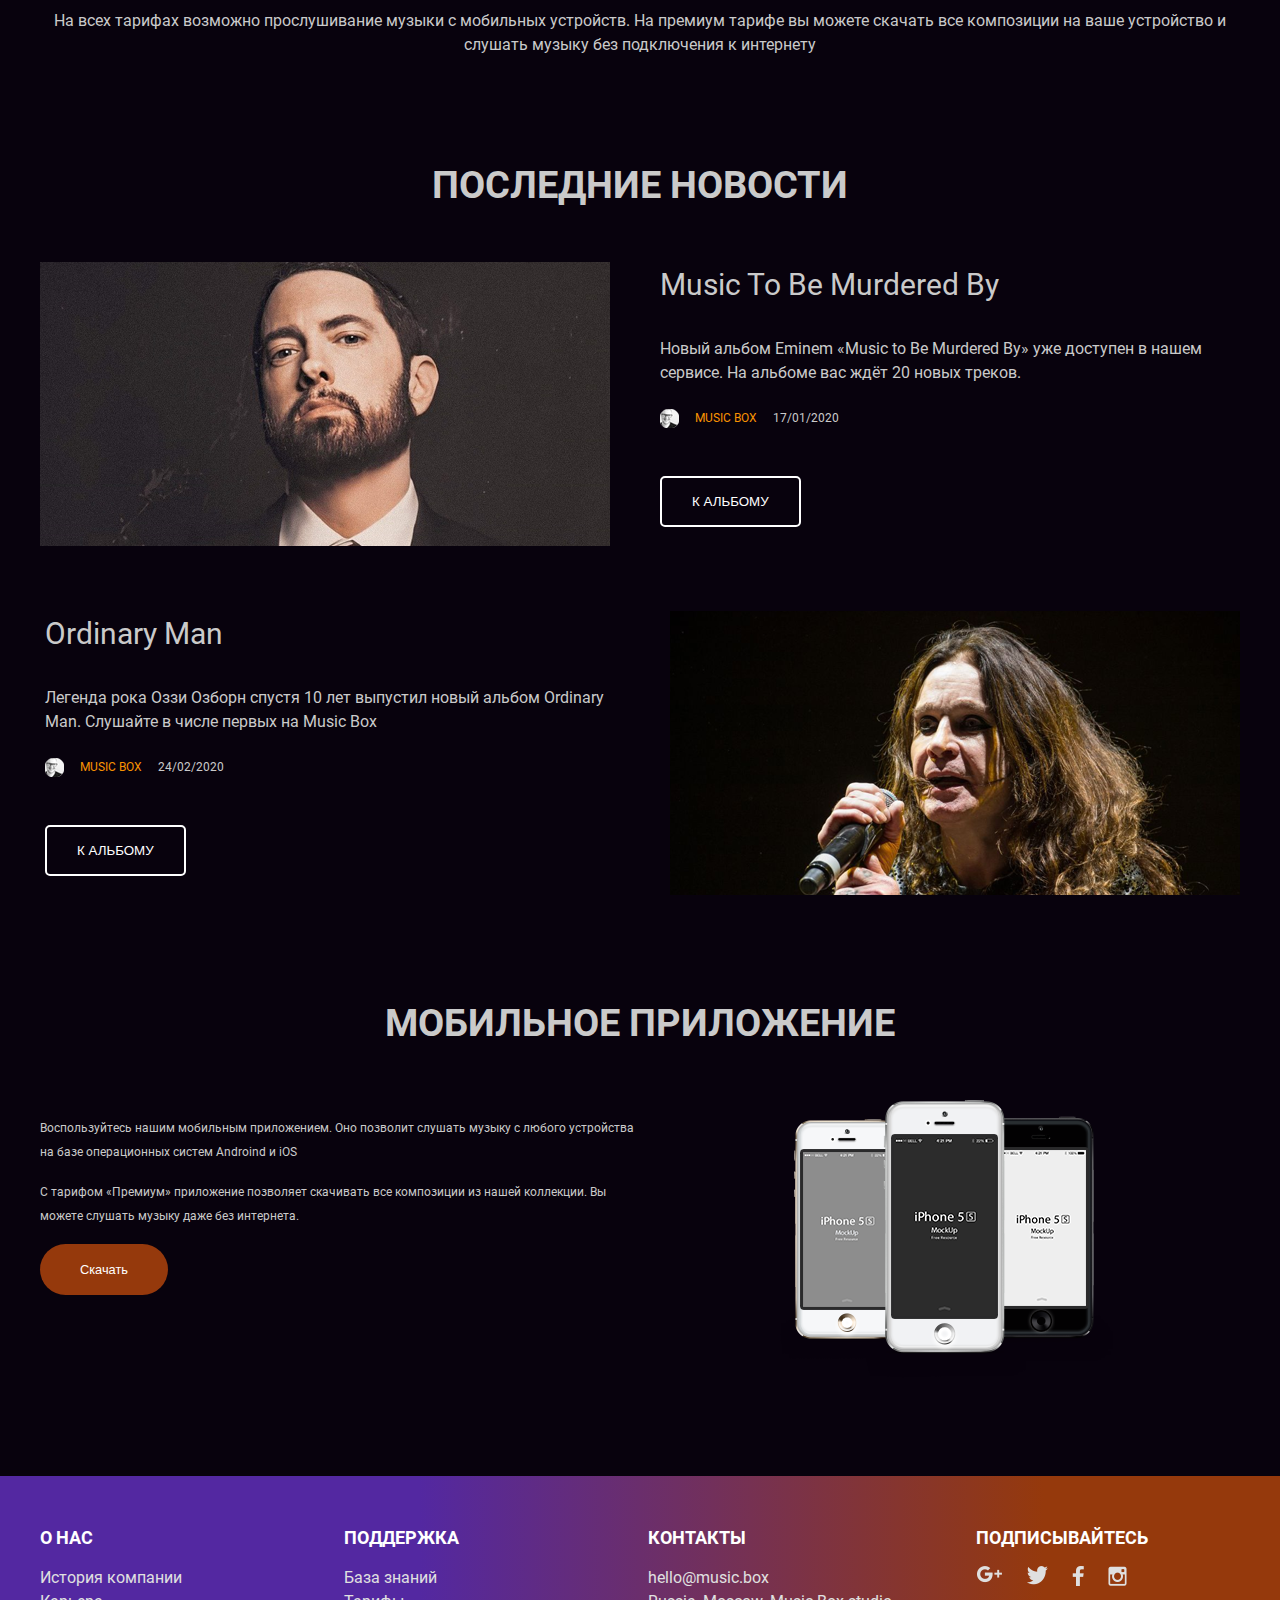
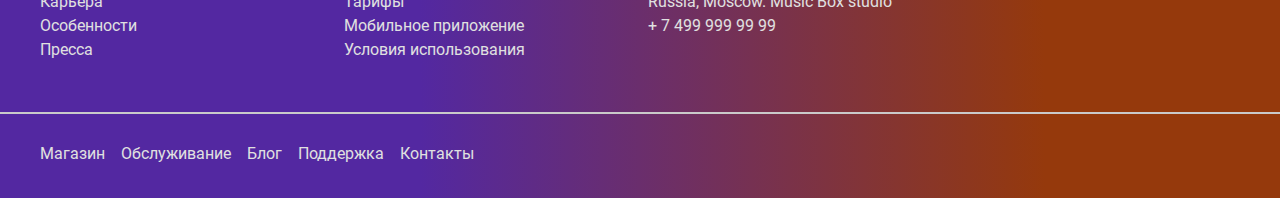
==== commit e90303f2: "Add files via upload" ====
--- a/src/index.html
+++ b/src/index.html
@@ -47,7 +47,7 @@
         </section>
         <section id="page-pricing" class="page-pricing">
             <!-- <div class="content"> -->
-                <h1 class="pricing__title">Формы подписки</h1>
+                <h2 class="pricing__title">Формы подписки</h2>
                 <div class="pricing">
                     <div class="bg__one">
                         <div class="pricing__item">
@@ -87,7 +87,7 @@
         </section>
         <section id="page-news" class="page__news">
             <!-- <div class="content"> -->
-                <h1 class="news__title">Последние новости</h1>
+                <h2 class="news__title">Последние новости</h2>
                 <div class="news__item">
                     <div class="news__left-part">
                         <img src="images\Music to Be Murdered By.png" alt="Music to Be Murdered By" class="news__img">
@@ -137,7 +137,7 @@
         </section>
         <section id="page-app" class="page__app">
             <!-- <div class="content"> -->
-                <h1 class="app__title">Мобильное приложение</h1>
+                <h2 class="app__title">Мобильное приложение</h2>
                 <div class="app"></div>
                 <div class="left-side">
                     <img src="images\iphone.png" alt="iphone" class="app__img">
--- a/src/scss/header.css
+++ b/src/scss/header.css
@@ -119,7 +119,7 @@
   margin-bottom: 31px;
 }
 .hero__form {
-  max-width: 580px;
+  max-width: 570px;
   margin: 0 auto;
 }
 .hero__text {
@@ -135,8 +135,8 @@
 }
 
 .form__input {
-  width: 249px;
-  height: 50px;
+  width: 248px;
+  height: 46px;
   padding: 0;
   padding-left: 20px;
   margin: 0;
@@ -147,7 +147,7 @@
   color: #fff;
 }
 .form__first {
-  margin-right: 24px;
+  margin-right: 20px;
 }
 
 .btn {
@@ -174,7 +174,6 @@
   .content {
     width: 100%;
     margin: 250px 0 200px 0;
-    margin-right: 20px;
   }
 }
 @media (max-width: 650px) {
@@ -193,11 +192,14 @@
   }
   .form__input {
     width: 93.7%;
+    height: 46px;
   }
   .form__first {
     margin-right: 0;
   }
   .btn__green {
+    font-size: 13.3px;
+    line-height: 15px;
     width: 374px;
   }
 }/*# sourceMappingURL=header.css.map */--- a/src/scss/page-pricing.css
+++ b/src/scss/page-pricing.css
@@ -6,10 +6,10 @@
   text-align: center;
 }
 
-.page-pricing h1 {
+.page-pricing h2 {
   font-size: 38px;
   line-height: 57px;
-  margin-bottom: 45px;
+  margin-bottom: 48px;
 }
 
 .pricing-text {
@@ -20,8 +20,7 @@
 .pricing {
   display: flex;
   gap: 50px;
-  margin-bottom: 43px;
-  margin-top: 45px;
+  margin-bottom: 40px;
 }
 .pricing__item {
   max-width: 20rem;
@@ -40,8 +39,9 @@
   color: #fff;
 }
 .pricing__value {
+  position: relative;
   font-size: 64px;
-  line-height: 1em;
+  line-height: 64px;
   color: #fff;
   text-transform: uppercase;
   margin-bottom: 40px;
@@ -56,7 +56,7 @@
   font-size: 16px;
 }
 .pricing__footer {
-  margin-bottom: 64px;
+  margin-bottom: 62px;
   font-size: 12.8px;
   line-height: 150%;
   text-align: center;
@@ -73,8 +73,10 @@
 }
 
 .pricing__value sub {
+  position: absolute;
+  top: 0;
   font-size: 32px;
-  line-height: 1em;
+  line-height: 48px;
   text-transform: uppercase;
 }
 
@@ -82,16 +84,19 @@
   background-image: url("../images/subscribe_1.png");
   background-repeat: no-repeat;
   background-size: cover;
+  border-radius: 1rem;
 }
 .bg__two {
   background-image: url("../images/subscribe_2.png");
   background-repeat: no-repeat;
   background-size: cover;
+  border-radius: 1rem;
 }
 .bg__three {
   background-image: url("../images/subscribe_3.png");
   background-repeat: no-repeat;
   background-size: cover;
+  border-radius: 1rem;
 }
 
 .btn__pricing {
@@ -129,6 +134,8 @@
   }
   .pricing__header {
     font-size: 16px;
+    line-height: 24px;
+    margin-top: 16px;
   }
   .pricing__title {
     font-size: 18px;
--- a/src/scss/page-news.css
+++ b/src/scss/page-news.css
@@ -43,6 +43,7 @@
   font-size: 30px;
   line-height: 45px;
   font-weight: 400;
+  text-transform: capitalize;
 }
 .news__body {
   font-size: 16px;
--- a/src/scss/page-app.css
+++ b/src/scss/page-app.css
@@ -11,6 +11,7 @@
 .right-side {
   max-width: 600px;
   text-align: left;
+  padding-bottom: 81px;
 }
 
 .app {
@@ -69,6 +70,12 @@
   }
 }
 @media (max-width: 650px) {
+  .right-side {
+    padding: 0;
+  }
+  .left-side {
+    margin-bottom: 14px;
+  }
   .app__title {
     margin-bottom: 48px;
     font-size: 18px;
@@ -76,7 +83,6 @@
   }
   .app__img {
     position: static;
-    margin-bottom: 16px;
   }
   .app__text {
     font-size: 16px;
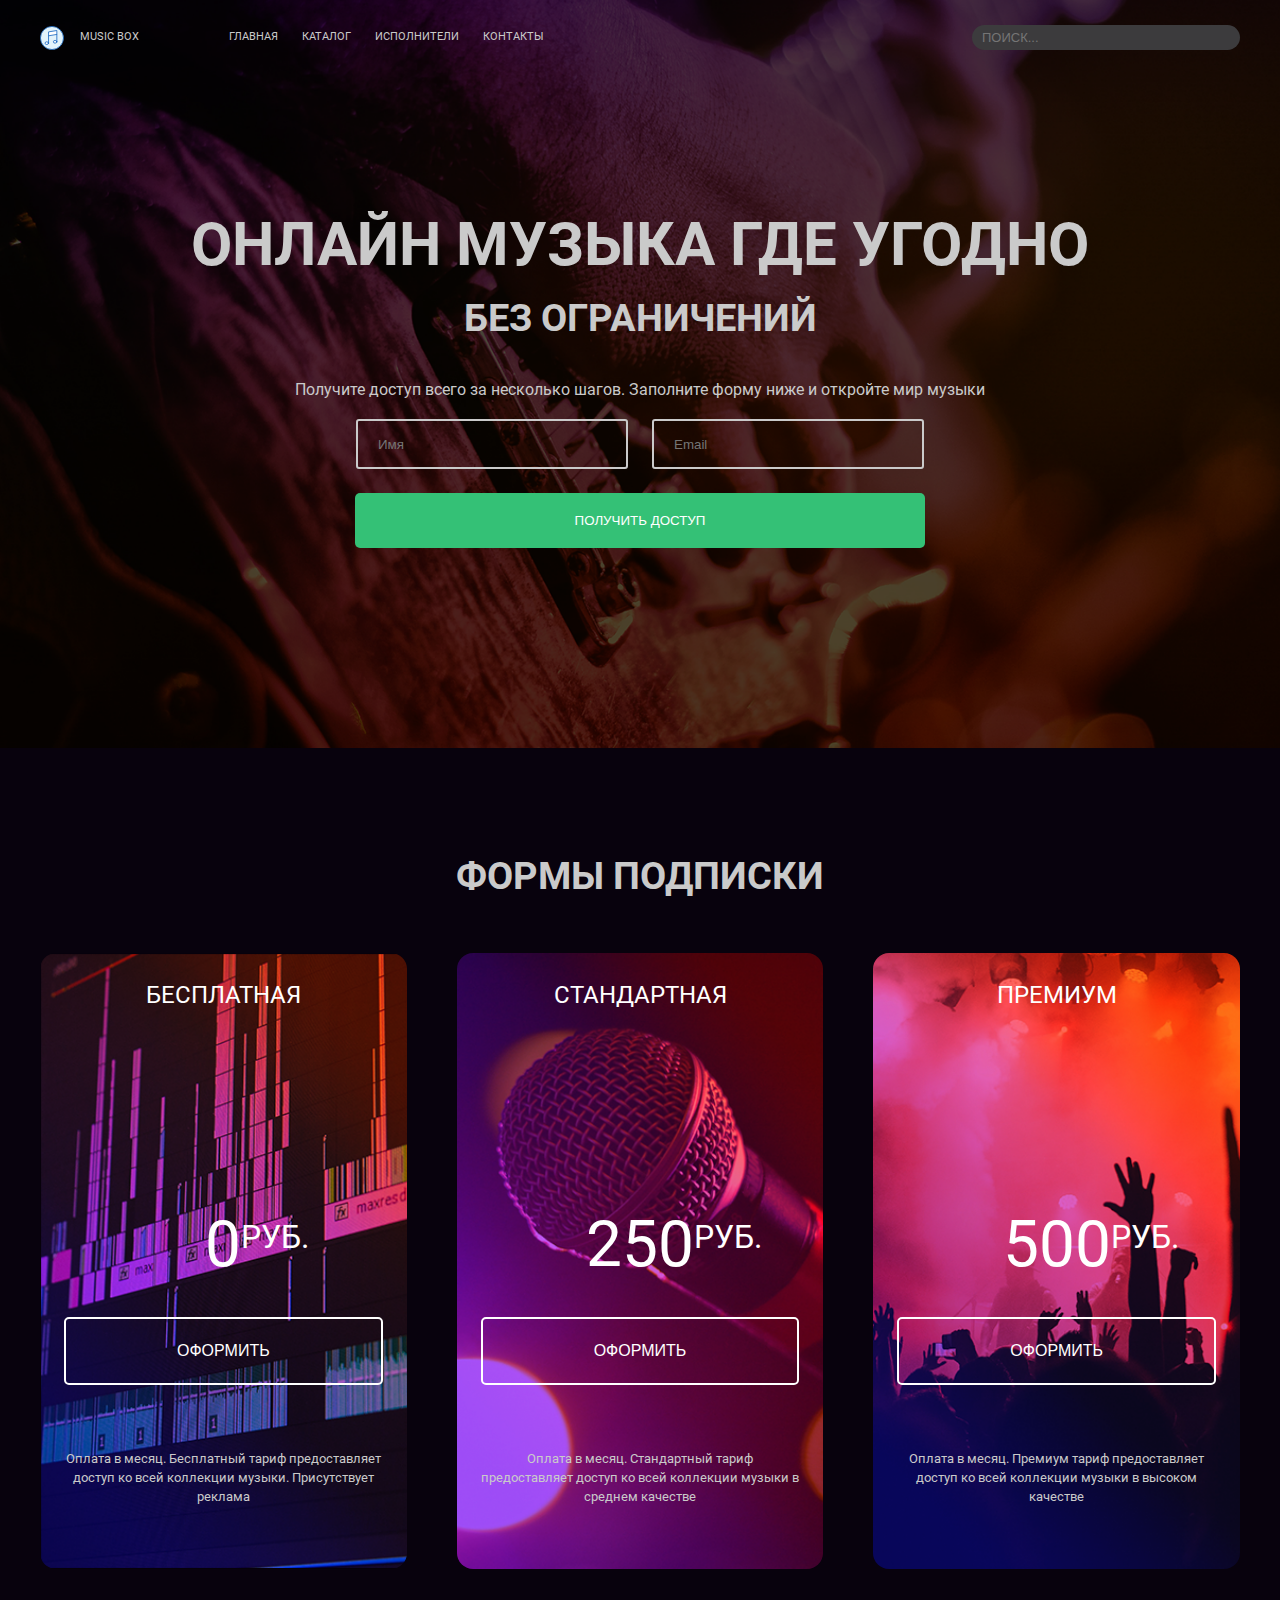
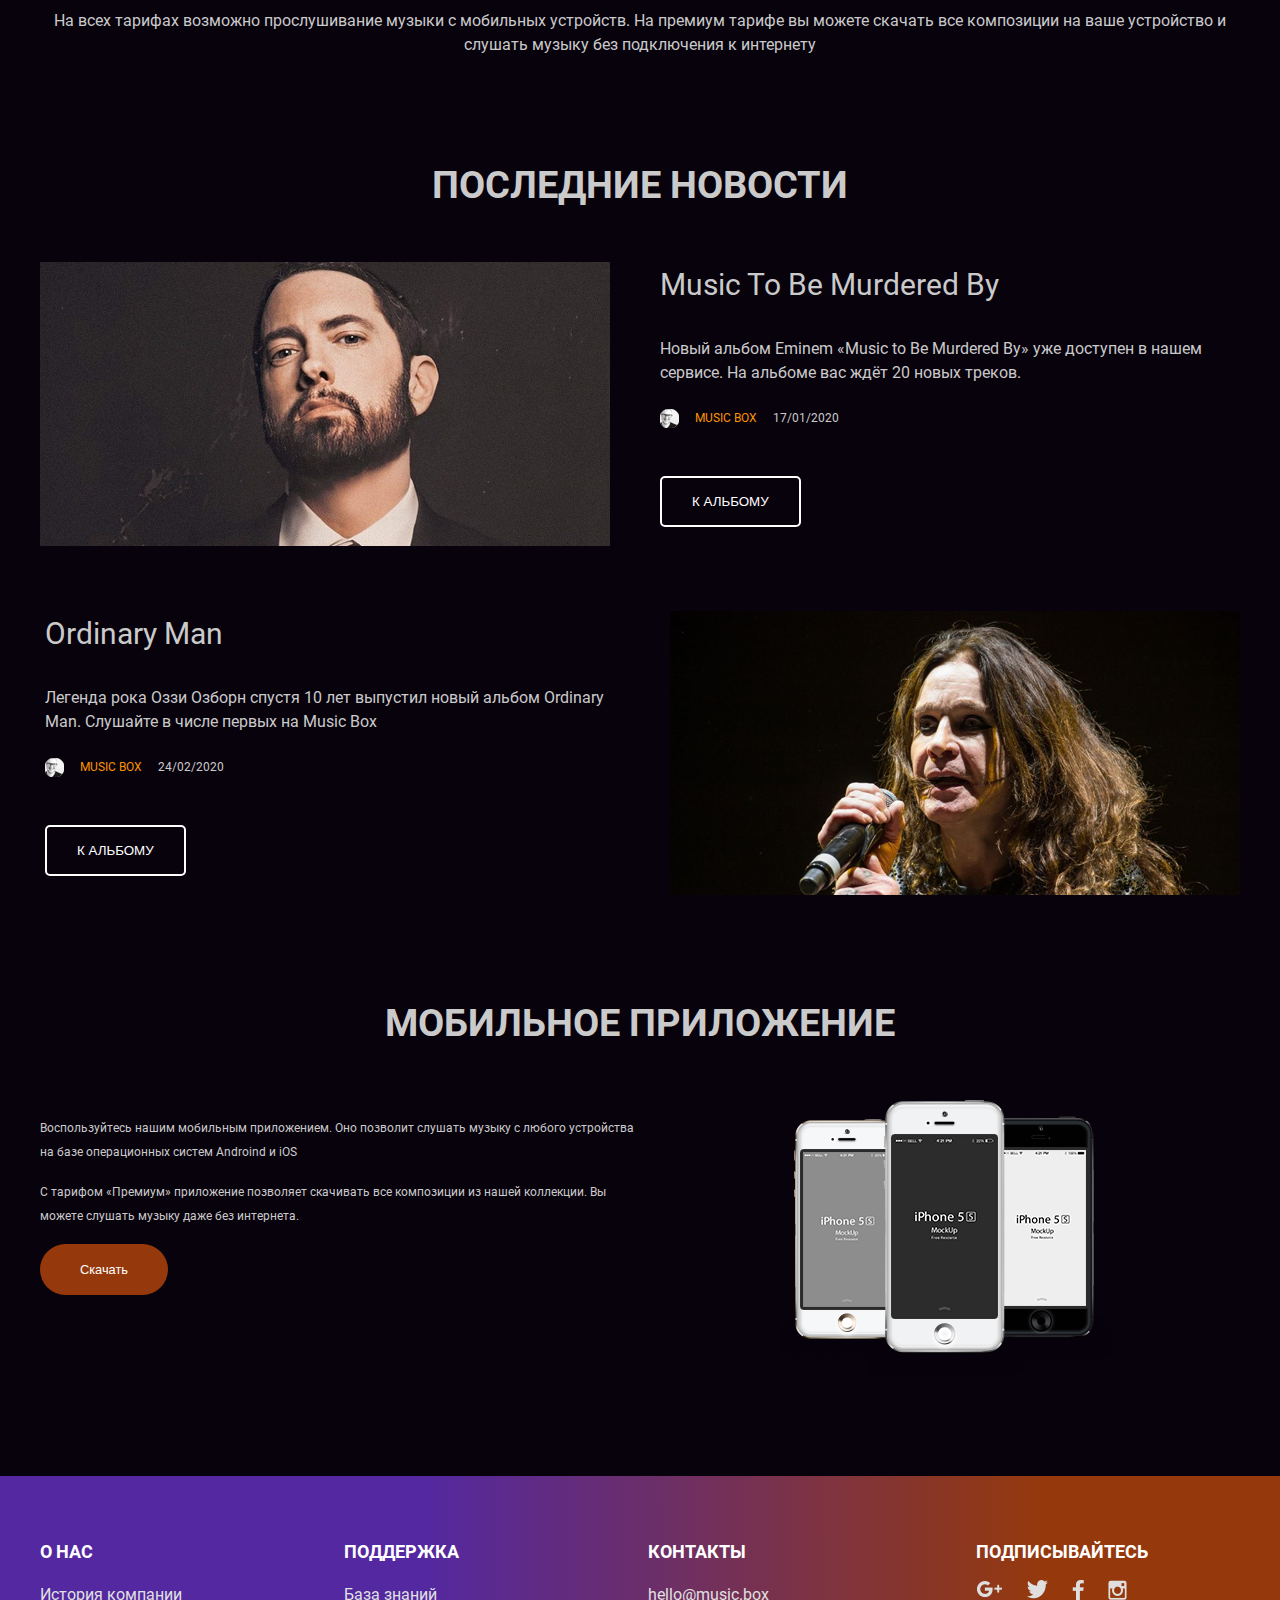
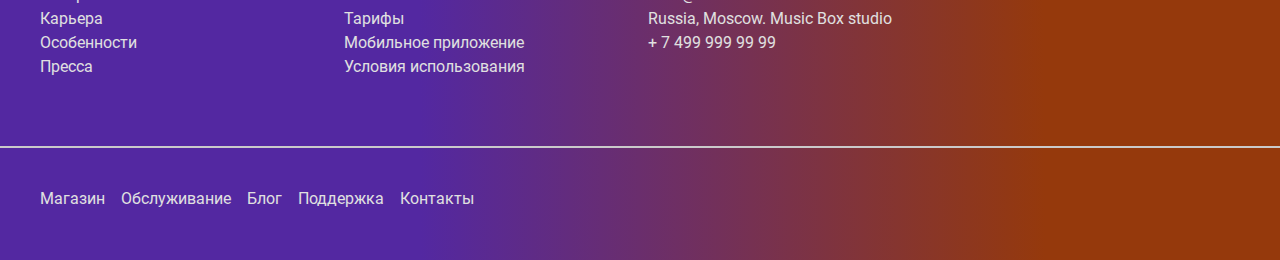
==== commit 5934aabe: "xyi" ====
--- a/src/index.html
+++ b/src/index.html
@@ -156,53 +156,59 @@
                 </div>
             <!-- </div> -->
         </section>
-        <footer class="bg-gradient">
-            <div class="footer">
-                <div class="footer__links">
-                    <div class="first-column">
-                        <h2 class="footer__column-title">О нас</h2>
-                        <a href="#" class="footer__link">История компании</a>
-                        <a href="#" class="footer__link">Карьера</a>
-                        <a href="#" class="footer__link">Особенности</a>
-                        <a href="#" class="footer__link">Пресса</a>
-                    </div>
-                    <div class="second-column">
-                        <h2 class="footer__column-title">Поддержка</h2>
-                        <a href="#" class="footer__link">База знаний</a>
-                        <a href="#" class="footer__link">Тарифы</a>
-                        <a href="#" class="footer__link">Мобильное приложение</a>
-                        <a href="#" class="footer__link">Условия использования</a>
-                    </div>
-                    <div class="third-column">
-                        <h2 class="footer__column-title">Контакты</h2>
-                        <p class="footer__text">hello@music.box</p>
-                        <p class="footer__text">Russia, Moscow. Music Box studio</p>
-                        <p class="footer__text">+ 7 499 999 99 99</p>
-                    </div>
-                    <div class="fourth-column">
-                        <h2 class="footer__column-title">Подписывайтесь</h2>
-                        <div class="footer__imgs">
-                            <a href="#" class="footer__link"><img src="images\Google+.png" alt="Google+"
-                                    class="footer__img"></a>
-                            <a href="#" class="footer__link"><img src="images\Twitter.png" alt="Twitter"
-                                    class="footer__img"></a>
-                            <a href="#" class="footer__link"><img src="images\Facebook.png" alt="Facebook"
-                                    class="footer__img"></a>
-                            <a href="#" class="footer__link"><img src="images\Instagram.png" alt="Instagram"
-                                    class="footer__img"></a>
-                        </div>
-                    </div>
-                </div>
-                <div class="footer__low-menu">
-                    <a href="#" class="footer__link">Магазин</a>
-                    <a href="#" class="footer__link">Обслуживание</a>
-                    <a href="#" class="footer__link">Блог</a>
-                    <a href="#" class="footer__link">Поддержка</a>
-                    <a href="#" class="footer__link">Контакты</a>
+    </main>
+    <footer class="bg-gradient">
+        <div class="footer">
+            <div class="footer__links">
+                <div class="first-column">
+                    <h2 class="footer__column-title">О нас</h2>
+                    <ul class="footer__ul">
+                        <li class="footer__li"><a href="#" class="footer__link">История компании</a></li>
+                        <li class="footer__li"><a href="#" class="footer__link">Карьера</a></li>
+                        <li class="footer__li"><a href="#" class="footer__link">Особенности</a></li>
+                        <li class="footer__li"><a href="#" class="footer__link">Пресса</a></li>
+                    </ul>  
+                </div>
+                <div class="second-column">
+                    <h2 class="footer__column-title">Поддержка</h2>
+                    <ul class="footer__ul">
+                        <li class="footer__li"><a href="#" class="footer__link">База знаний</a></li>
+                        <li class="footer__li"><a href="#" class="footer__link">Тарифы</a></li>
+                        <li class="footer__li"><a href="#" class="footer__link">Мобильное приложение</a></li>
+                        <li class="footer__li"><a href="#" class="footer__link">Условия использования</a></li>
+                    </ul>
+                </div>
+                <div class="third-column">
+                    <h2 class="footer__column-title">Контакты</h2>
+                    <ul class="footer__ul">
+                        <li class="footer__li"><a href="#" class="footer__link">hello@music.box</a></li>
+                        <li class="footer__li"><p class="footer__text">Russia, Moscow. Music Box studio</p></li>
+                        <li class="footer__li"><a href="#" class="footer__link">+ 7 499 999 99 99</a></li>
+                    </ul>   
+                </div>
+                <div class="fourth-column">
+                    <h2 class="footer__column-title">Подписывайтесь</h2>
+                    <div class="footer__imgs">
+                        <a href="#" class="footer__link"><img src="images\Google+.png" alt="Google+"
+                                class="footer__img"></a>
+                        <a href="#" class="footer__link"><img src="images\Twitter.png" alt="Twitter"
+                                class="footer__img"></a>
+                        <a href="#" class="footer__link"><img src="images\Facebook.png" alt="Facebook"
+                                class="footer__img"></a>
+                        <a href="#" class="footer__link"><img src="images\Instagram.png" alt="Instagram"
+                                class="footer__img"></a>
+                    </div>
                 </div>
             </div>
-        </footer>
-    </main>
+            <div class="footer__low-menu">
+                <a href="#" class="footer__link">Магазин</a>
+                <a href="#" class="footer__link">Обслуживание</a>
+                <a href="#" class="footer__link">Блог</a>
+                <a href="#" class="footer__link">Поддержка</a>
+                <a href="#" class="footer__link">Контакты</a>
+            </div>
+        </div>
+    </footer>
 </body>
 
 </html>--- a/src/scss/page-pricing.css
+++ b/src/scss/page-pricing.css
@@ -119,7 +119,7 @@
   }
 }
 @media (max-width: 650px) {
-  .page-pricing h1 {
+  .page-pricing h2 {
     font-size: 18px;
     line-height: 27px;
   }
--- a/src/scss/footer.css
+++ b/src/scss/footer.css
@@ -3,8 +3,18 @@
   padding: 0;
   max-width: 1200px;
 }
+.footer__ul {
+  display: block;
+  padding: 0;
+}
+.footer__li {
+  list-style: none;
+  padding: 0;
+  font-size: 16px;
+  line-height: 24px;
+}
 .footer__links {
-  padding: 3rem 0;
+  padding: 62px 0 50px 0;
   display: flex;
   -moz-column-count: 4;
        column-count: 4;
@@ -21,7 +31,6 @@
   color: #fff;
 }
 .footer__link {
-  display: block;
   font-size: 16px;
   line-height: 24px;
   font-weight: 400;
@@ -37,10 +46,11 @@
 .footer__imgs {
   display: flex;
   flex-direction: row;
+  align-items: center;
   gap: 24px;
 }
 .footer__low-menu {
-  padding: 2rem 0;
+  padding: 40px 0 49px 0;
   display: flex;
   flex-direction: row;
   gap: 16px;
@@ -74,7 +84,7 @@
 }
 .bg-gradient::before {
   position: absolute;
-  top: 236px;
+  top: 270px;
   left: 0;
   content: "";
   display: block;
@@ -96,10 +106,13 @@
   .footer__low-menu {
     flex-direction: column;
   }
+  .footer__column-title {
+    display: block;
+  }
   .fourth-column {
     margin: 0;
   }
   .bg-gradient::before {
-    top: 642px;
+    top: 722px;
   }
 }/*# sourceMappingURL=footer.css.map */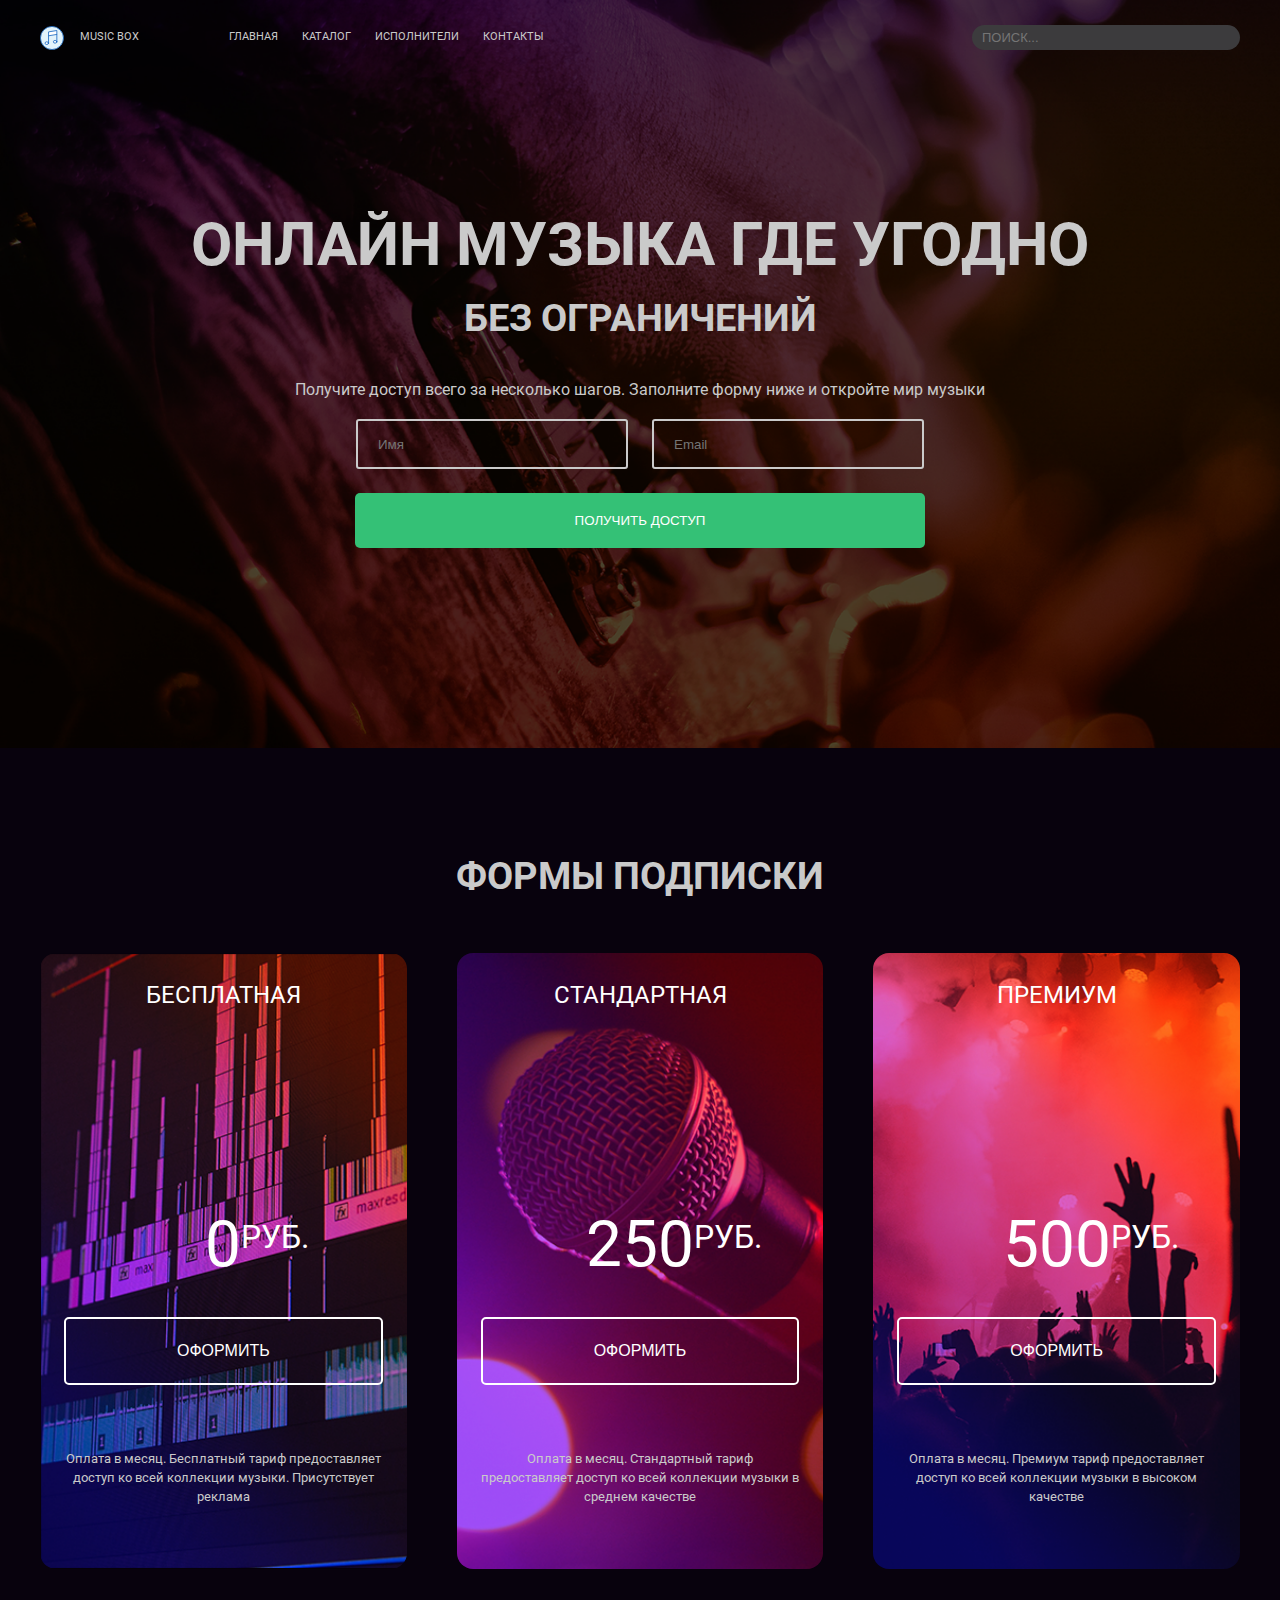
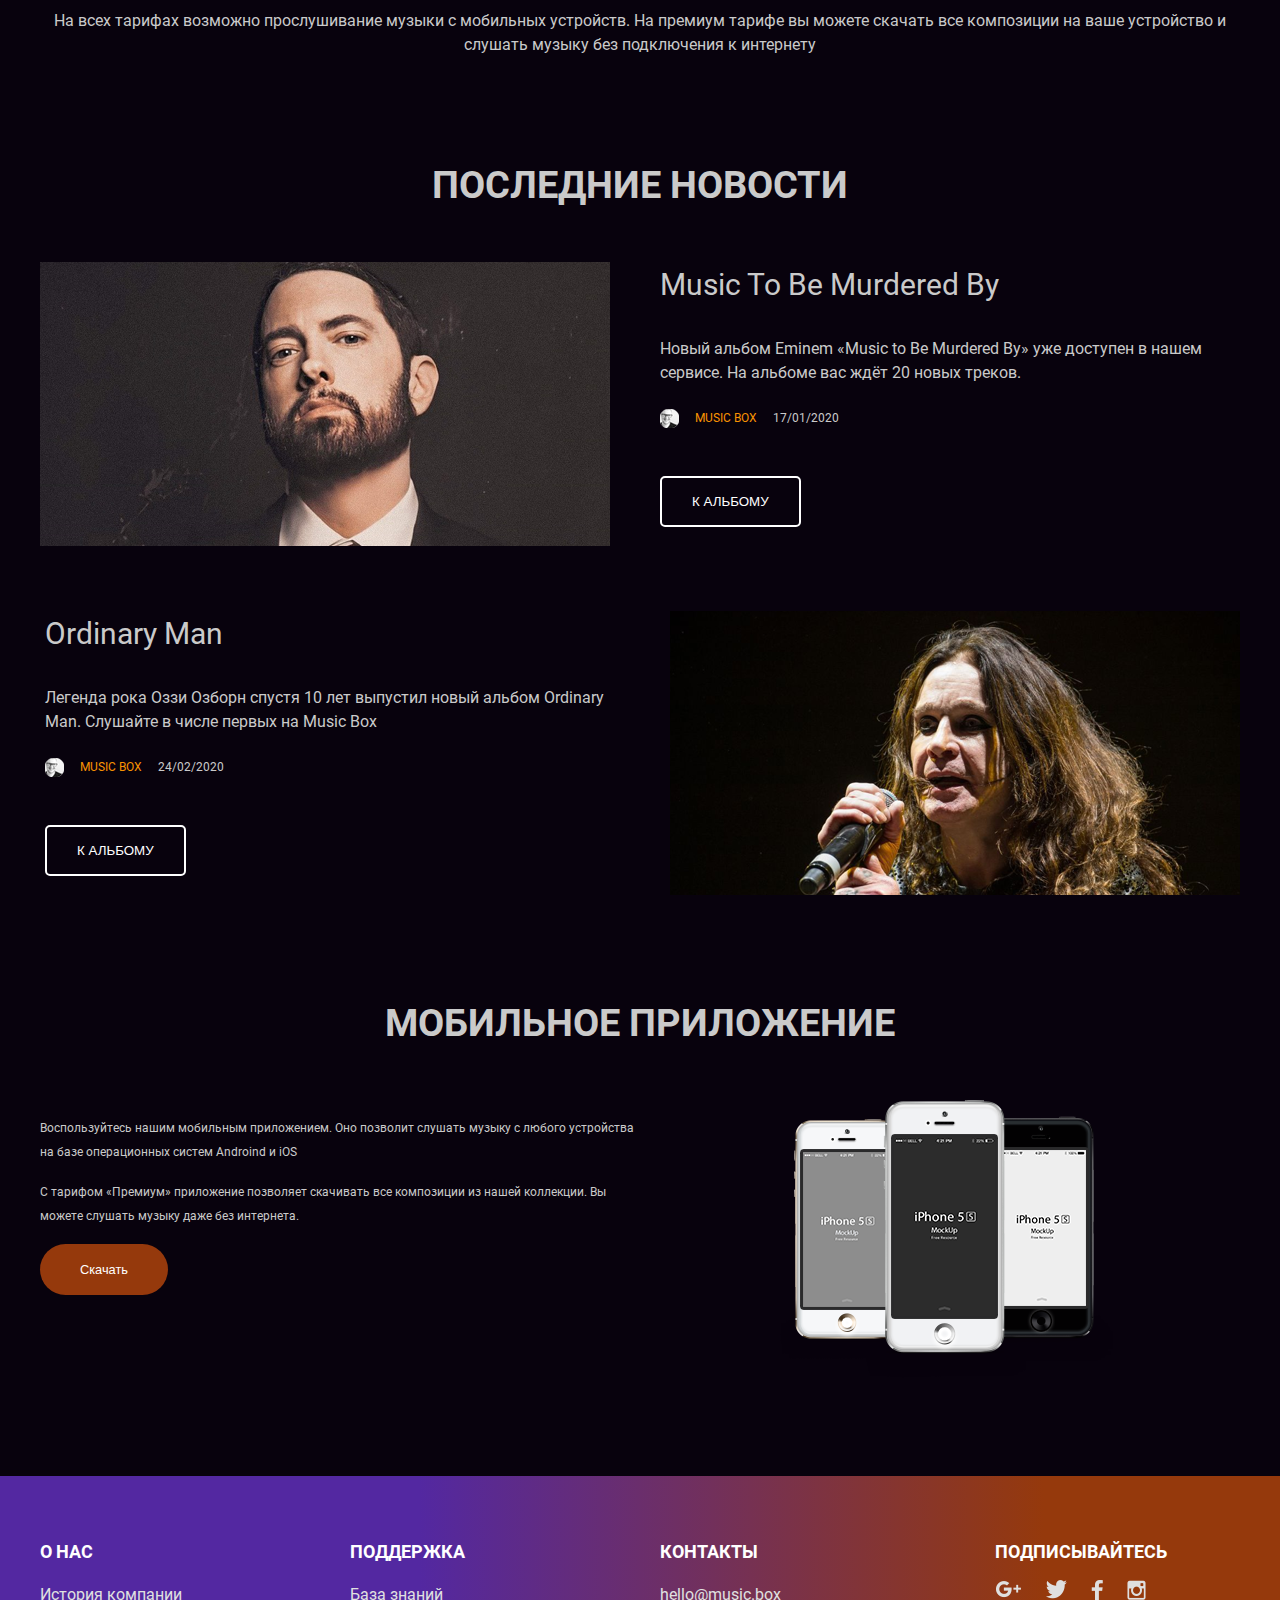
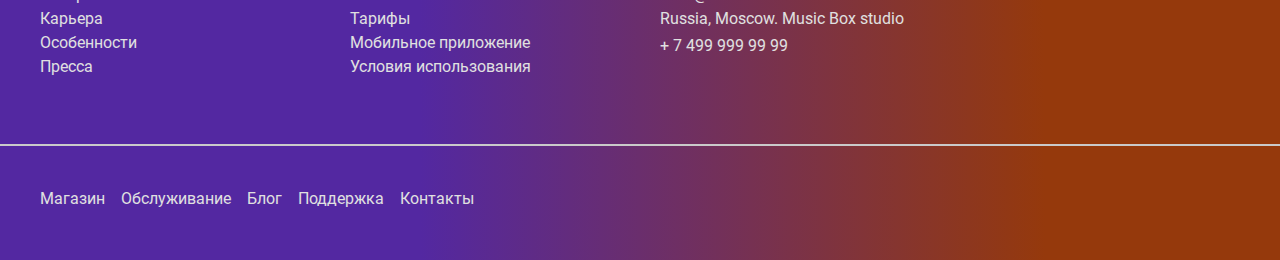
==== commit 69b57747: "xyi2" ====
--- a/src/index.html
+++ b/src/index.html
@@ -180,11 +180,9 @@
                 </div>
                 <div class="third-column">
                     <h2 class="footer__column-title">Контакты</h2>
-                    <ul class="footer__ul">
-                        <li class="footer__li"><a href="#" class="footer__link">hello@music.box</a></li>
-                        <li class="footer__li"><p class="footer__text">Russia, Moscow. Music Box studio</p></li>
-                        <li class="footer__li"><a href="#" class="footer__link">+ 7 499 999 99 99</a></li>
-                    </ul>   
+                        <a href="#" class="footer__link">hello@music.box</a>
+                        <p class="footer__text">Russia, Moscow. Music Box studio</p>
+                        <a href="#" class="footer__link">+ 7 499 999 99 99</a>
                 </div>
                 <div class="fourth-column">
                     <h2 class="footer__column-title">Подписывайтесь</h2>
--- a/src/scss/footer.css
+++ b/src/scss/footer.css
@@ -23,6 +23,7 @@
        column-width: 270px;
 }
 .footer__column-title {
+  width: 270px;
   margin-bottom: 15px;
   font-size: 18px;
   line-height: 27px;
@@ -67,7 +68,6 @@
 }
 
 .third-column {
-  display: block;
   width: 270px;
 }
 
@@ -84,7 +84,7 @@
 }
 .bg-gradient::before {
   position: absolute;
-  top: 270px;
+  top: 268px;
   left: 0;
   content: "";
   display: block;
@@ -108,11 +108,15 @@
   }
   .footer__column-title {
     display: block;
+    width: 100%;
+  }
+  .first-column, .second-column, .third-column, .fourth-column {
+    width: 100%;
   }
   .fourth-column {
     margin: 0;
   }
   .bg-gradient::before {
-    top: 722px;
+    top: 680px;
   }
 }/*# sourceMappingURL=footer.css.map */